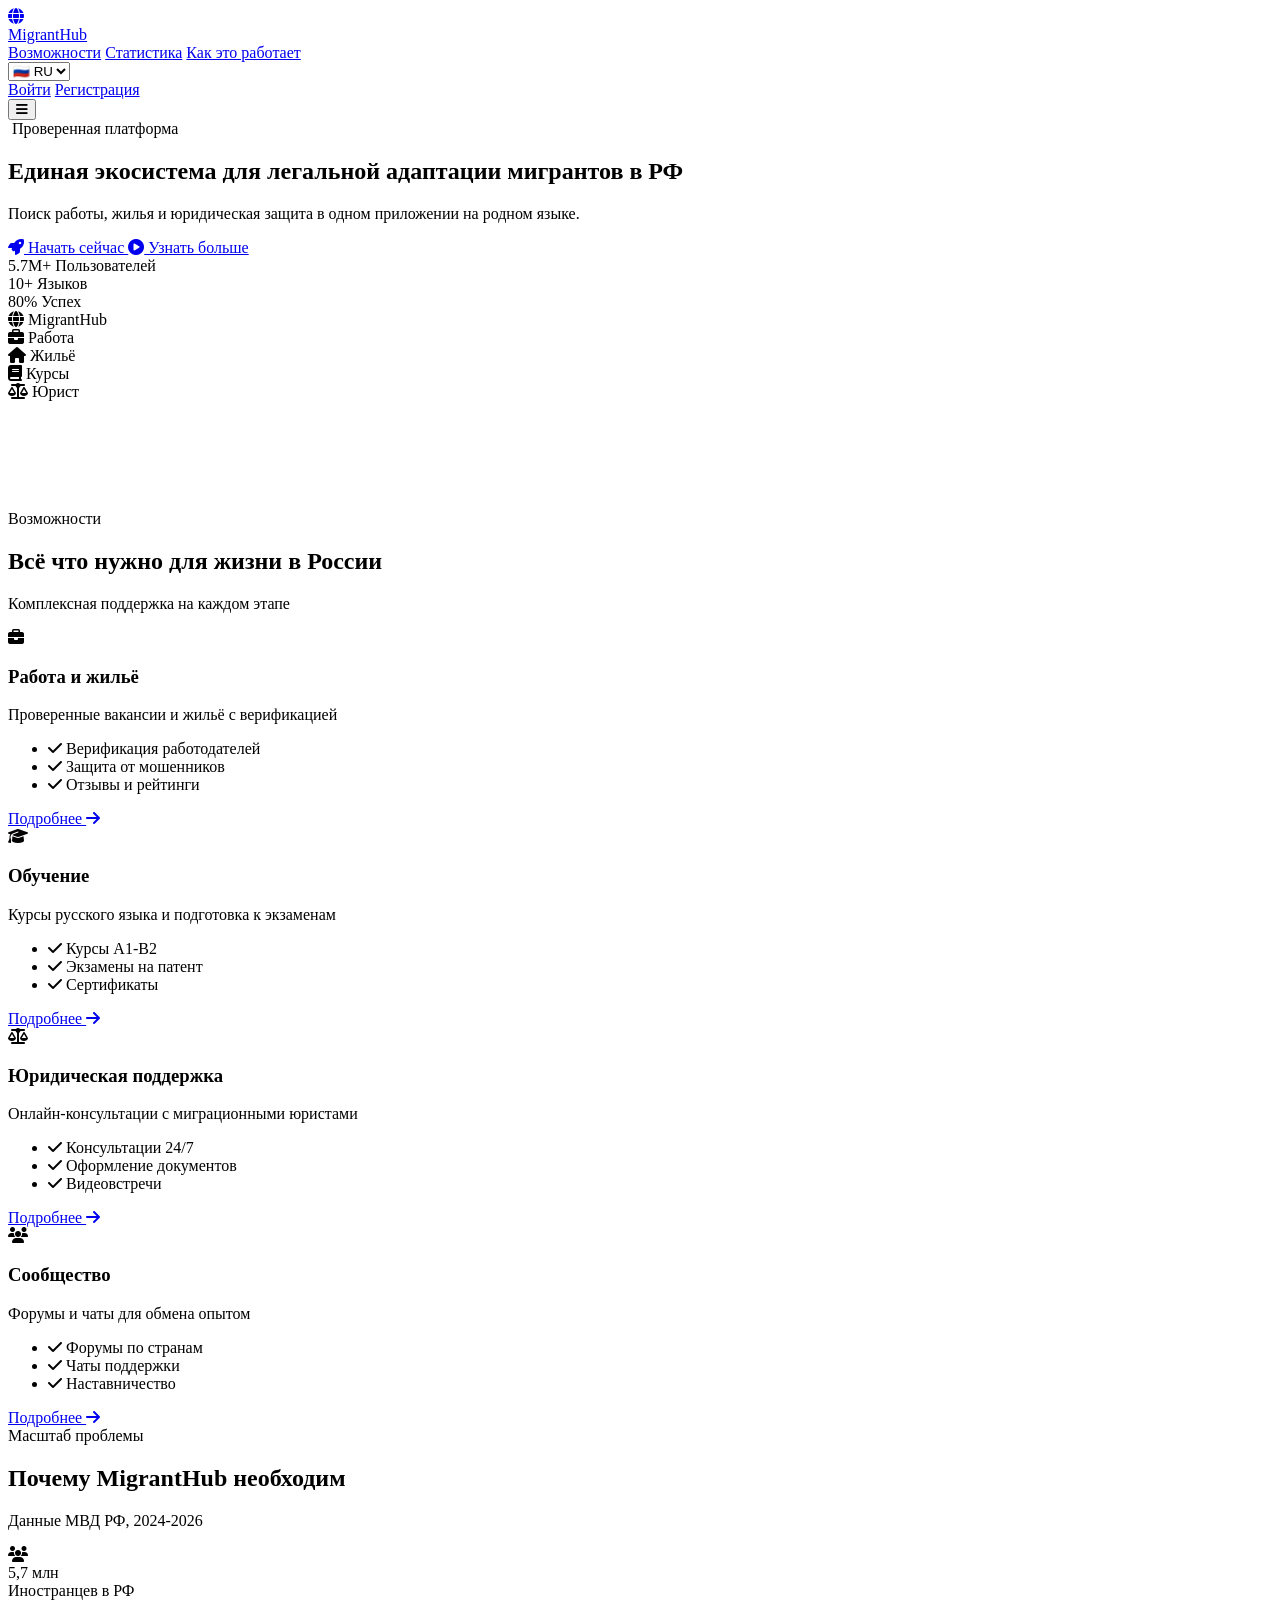
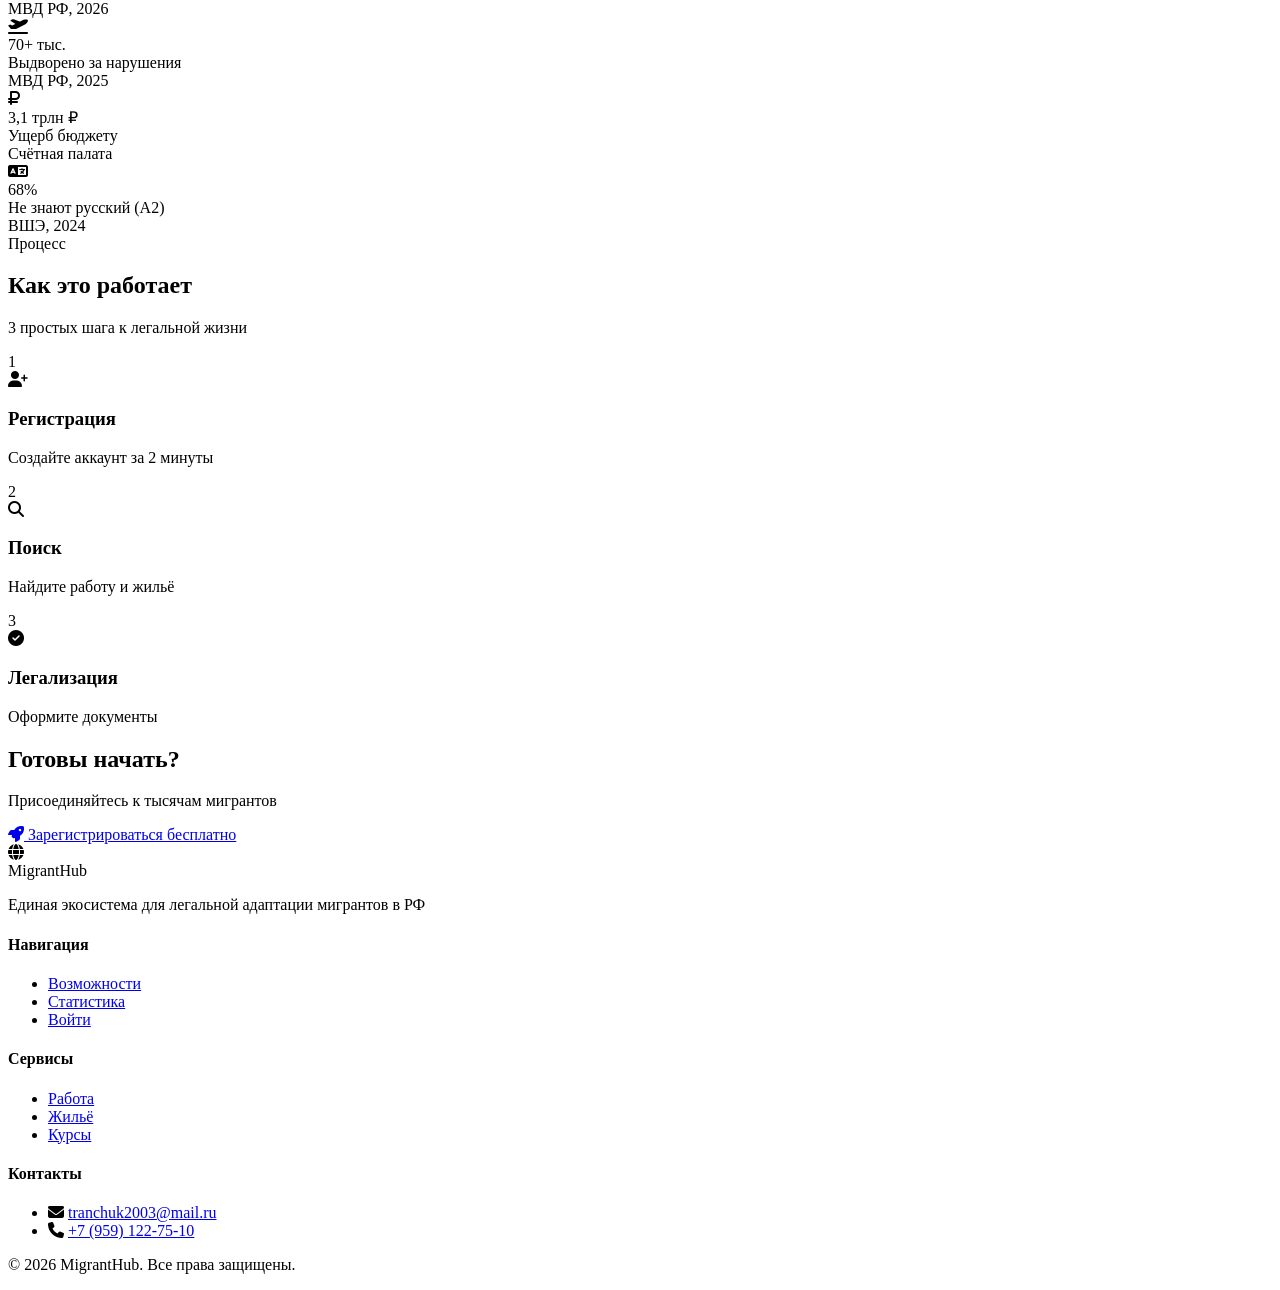
==== index.html @ 0afe1b7b "Add files via upload" ====
<!DOCTYPE html>
<html lang="ru">
<head>
    <meta charset="UTF-8">
    <meta name="viewport" content="width=device-width, initial-scale=1.0">
    <title>MigrantHub — Единая экосистема для мигрантов в РФ</title>
    
    <!-- Google Fonts -->
    <link rel="preconnect" href="https://fonts.googleapis.com">
    <link rel="preconnect" href="https://fonts.gstatic.com" crossorigin>
    <link href="https://fonts.googleapis.com/css2?family=PT+Sans+Caption:wght@400;700&family=Inter:wght@400;500;600;700&display=swap" rel="stylesheet">
    
    <!-- Font Awesome -->
    <link rel="stylesheet" href="https://cdnjs.cloudflare.com/ajax/libs/font-awesome/6.4.0/css/all.min.css">
    
    <!-- Styles -->
    <link rel="stylesheet" href="css/styles.css">
</head>
<body>
    <!-- Header -->
    <header class="header" id="header">
        <div class="container header-container">
            <a href="index.html" class="logo">
                <div class="logo-icon">
                    <i class="fas fa-globe"></i>
                </div>
                <span class="logo-text">MigrantHub</span>
            </a>
            
            <nav class="nav-menu" id="nav-menu">
                <a href="#features" class="nav-link">Возможности</a>
                <a href="#stats" class="nav-link">Статистика</a>
                <a href="#how-it-works" class="nav-link">Как это работает</a>
            </nav>
            
            <div class="header-actions">
                <select class="language-selector" id="language-selector">
                    <option value="ru">🇷🇺 RU</option>
                    <option value="uz">🇺🇿 UZ</option>
                    <option value="tg">🇹🇯 TG</option>
                    <option value="en">🇬🇧 EN</option>
                    <option value="kg">🇰🇬 KG</option>
                </select>
                
                <div class="auth-buttons">
                    <a href="login.html" class="btn btn-outline">Войти</a>
                    <a href="register.html" class="btn btn-primary">Регистрация</a>
                </div>
                
                <button class="mobile-menu-toggle" id="mobile-menu-toggle">
                    <i class="fas fa-bars"></i>
                </button>
            </div>
        </div>
    </header>

    <!-- Hero Section -->
    <section class="hero" id="hero">
        <div class="hero-background"></div>
        
        <div class="container hero-container">
            <div class="hero-content">
                <div class="hero-badge">
                    <i class="fas fa-shield-check"></i>
                    <span>Проверенная платформа</span>
                </div>
                
                <h1 class="hero-title">
                    Единая экосистема для <span class="highlight">легальной адаптации</span> мигрантов в РФ
                </h1>
                
                <p class="hero-subtitle">
                    Поиск работы, жилья и юридическая защита в одном приложении на родном языке.
                </p>
                
                <div class="hero-cta">
                    <a href="register.html" class="btn btn-primary btn-lg">
                        <i class="fas fa-rocket"></i>
                        Начать сейчас
                    </a>
                    <a href="#features" class="btn btn-white btn-lg">
                        <i class="fas fa-play-circle"></i>
                        Узнать больше
                    </a>
                </div>
                
                <div class="hero-stats">
                    <div class="hero-stat-item">
                        <span class="stat-value">5.7M+</span>
                        <span class="stat-label">Пользователей</span>
                    </div>
                    <div class="hero-stat-item">
                        <span class="stat-value">10+</span>
                        <span class="stat-label">Языков</span>
                    </div>
                    <div class="hero-stat-item">
                        <span class="stat-value">80%</span>
                        <span class="stat-label">Успех</span>
                    </div>
                </div>
            </div>
            
            <div class="hero-image">
                <div class="phone-mockup">
                    <div class="phone-notch"></div>
                    <div class="phone-screen">
                        <div class="app-header">
                            <i class="fas fa-globe"></i>
                            <span>MigrantHub</span>
                        </div>
                        <div class="app-body">
                            <div class="app-card">
                                <i class="fas fa-briefcase"></i>
                                <span>Работа</span>
                            </div>
                            <div class="app-card">
                                <i class="fas fa-home"></i>
                                <span>Жильё</span>
                            </div>
                            <div class="app-card">
                                <i class="fas fa-book"></i>
                                <span>Курсы</span>
                            </div>
                            <div class="app-card">
                                <i class="fas fa-balance-scale"></i>
                                <span>Юрист</span>
                            </div>
                        </div>
                    </div>
                </div>
            </div>
        </div>
        
        <div class="hero-wave">
            <svg viewBox="0 0 1440 120" preserveAspectRatio="none">
                <path d="M0 60L60 55C120 50 240 40 360 45C480 50 600 70 720 75C840 80 960 70 1080 65C1200 60 1320 60 1380 60L1440 60V120H1380C1320 120 1200 120 1080 120C960 120 840 120 720 120C600 120 480 120 360 120C240 120 120 120 60 120H0V60Z" fill="#ffffff"/>
            </svg>
        </div>
    </section>

    <!-- Features Section -->
    <section class="features" id="features">
        <div class="container">
            <div class="section-header">
                <span class="section-badge">Возможности</span>
                <h2 class="section-title">Всё что нужно для жизни в России</h2>
                <p class="section-subtitle">Комплексная поддержка на каждом этапе</p>
            </div>
            
            <div class="features-grid">
                <div class="feature-card">
                    <div class="feature-icon-wrapper">
                        <i class="fas fa-briefcase"></i>
                    </div>
                    <h3 class="feature-title">Работа и жильё</h3>
                    <p class="feature-description">Проверенные вакансии и жильё с верификацией</p>
                    <ul class="feature-list">
                        <li><i class="fas fa-check"></i> Верификация работодателей</li>
                        <li><i class="fas fa-check"></i> Защита от мошенников</li>
                        <li><i class="fas fa-check"></i> Отзывы и рейтинги</li>
                    </ul>
                    <a href="jobs.html" class="feature-link">
                        Подробнее <i class="fas fa-arrow-right"></i>
                    </a>
                </div>
                
                <div class="feature-card">
                    <div class="feature-icon-wrapper">
                        <i class="fas fa-graduation-cap"></i>
                    </div>
                    <h3 class="feature-title">Обучение</h3>
                    <p class="feature-description">Курсы русского языка и подготовка к экзаменам</p>
                    <ul class="feature-list">
                        <li><i class="fas fa-check"></i> Курсы A1-B2</li>
                        <li><i class="fas fa-check"></i> Экзамены на патент</li>
                        <li><i class="fas fa-check"></i> Сертификаты</li>
                    </ul>
                    <a href="courses.html" class="feature-link">
                        Подробнее <i class="fas fa-arrow-right"></i>
                    </a>
                </div>
                
                <div class="feature-card">
                    <div class="feature-icon-wrapper">
                        <i class="fas fa-balance-scale"></i>
                    </div>
                    <h3 class="feature-title">Юридическая поддержка</h3>
                    <p class="feature-description">Онлайн-консультации с миграционными юристами</p>
                    <ul class="feature-list">
                        <li><i class="fas fa-check"></i> Консультации 24/7</li>
                        <li><i class="fas fa-check"></i> Оформление документов</li>
                        <li><i class="fas fa-check"></i> Видеовстречи</li>
                    </ul>
                    <a href="legal.html" class="feature-link">
                        Подробнее <i class="fas fa-arrow-right"></i>
                    </a>
                </div>
                
                <div class="feature-card">
                    <div class="feature-icon-wrapper">
                        <i class="fas fa-users"></i>
                    </div>
                    <h3 class="feature-title">Сообщество</h3>
                    <p class="feature-description">Форумы и чаты для обмена опытом</p>
                    <ul class="feature-list">
                        <li><i class="fas fa-check"></i> Форумы по странам</li>
                        <li><i class="fas fa-check"></i> Чаты поддержки</li>
                        <li><i class="fas fa-check"></i> Наставничество</li>
                    </ul>
                    <a href="community.html" class="feature-link">
                        Подробнее <i class="fas fa-arrow-right"></i>
                    </a>
                </div>
            </div>
        </div>
    </section>

    <!-- Stats Section -->
    <section class="stats" id="stats">
        <div class="container">
            <div class="section-header">
                <span class="section-badge section-badge-light">Масштаб проблемы</span>
                <h2 class="section-title section-title-light">Почему MigrantHub необходим</h2>
                <p class="section-subtitle section-subtitle-light">Данные МВД РФ, 2024-2026</p>
            </div>
            
            <div class="stats-grid">
                <div class="stat-card">
                    <div class="stat-icon-wrapper">
                        <i class="fas fa-users"></i>
                    </div>
                    <div class="stat-value">5,7 млн</div>
                    <div class="stat-label">Иностранцев в РФ</div>
                    <div class="stat-source">МВД РФ, 2026</div>
                </div>
                
                <div class="stat-card">
                    <div class="stat-icon-wrapper">
                        <i class="fas fa-plane-departure"></i>
                    </div>
                    <div class="stat-value">70+ тыс.</div>
                    <div class="stat-label">Выдворено за нарушения</div>
                    <div class="stat-source">МВД РФ, 2025</div>
                </div>
                
                <div class="stat-card">
                    <div class="stat-icon-wrapper">
                        <i class="fas fa-ruble-sign"></i>
                    </div>
                    <div class="stat-value">3,1 трлн ₽</div>
                    <div class="stat-label">Ущерб бюджету</div>
                    <div class="stat-source">Счётная палата</div>
                </div>
                
                <div class="stat-card">
                    <div class="stat-icon-wrapper">
                        <i class="fas fa-language"></i>
                    </div>
                    <div class="stat-value">68%</div>
                    <div class="stat-label">Не знают русский (A2)</div>
                    <div class="stat-source">ВШЭ, 2024</div>
                </div>
            </div>
        </div>
    </section>

    <!-- How It Works -->
    <section class="how-it-works" id="how-it-works">
        <div class="container">
            <div class="section-header">
                <span class="section-badge">Процесс</span>
                <h2 class="section-title">Как это работает</h2>
                <p class="section-subtitle">3 простых шага к легальной жизни</p>
            </div>
            
            <div class="steps-grid">
                <div class="step-card">
                    <div class="step-number">1</div>
                    <div class="step-icon-wrapper">
                        <i class="fas fa-user-plus"></i>
                    </div>
                    <h3 class="step-title">Регистрация</h3>
                    <p class="step-description">Создайте аккаунт за 2 минуты</p>
                </div>
                
                <div class="step-card">
                    <div class="step-number">2</div>
                    <div class="step-icon-wrapper">
                        <i class="fas fa-search"></i>
                    </div>
                    <h3 class="step-title">Поиск</h3>
                    <p class="step-description">Найдите работу и жильё</p>
                </div>
                
                <div class="step-card">
                    <div class="step-number">3</div>
                    <div class="step-icon-wrapper">
                        <i class="fas fa-check-circle"></i>
                    </div>
                    <h3 class="step-title">Легализация</h3>
                    <p class="step-description">Оформите документы</p>
                </div>
            </div>
        </div>
    </section>

    <!-- CTA Section -->
    <section class="cta" id="about">
        <div class="container">
            <div class="cta-content">
                <h2 class="cta-title">Готовы начать?</h2>
                <p class="cta-subtitle">Присоединяйтесь к тысячам мигрантов</p>
                <div class="cta-buttons">
                    <a href="register.html" class="btn btn-white btn-lg">
                        <i class="fas fa-rocket"></i>
                        Зарегистрироваться бесплатно
                    </a>
                </div>
            </div>
        </div>
    </section>

    <!-- Footer -->
    <footer class="footer">
        <div class="container">
            <div class="footer-grid">
                <div class="footer-column">
                    <div class="footer-logo">
                        <div class="logo-icon">
                            <i class="fas fa-globe"></i>
                        </div>
                        <span class="logo-text">MigrantHub</span>
                    </div>
                    <p class="footer-description">
                        Единая экосистема для легальной адаптации мигрантов в РФ
                    </p>
                </div>
                
                <div class="footer-column">
                    <h4 class="footer-title">Навигация</h4>
                    <ul class="footer-links">
                        <li><a href="#features">Возможности</a></li>
                        <li><a href="#stats">Статистика</a></li>
                        <li><a href="login.html">Войти</a></li>
                    </ul>
                </div>
                
                <div class="footer-column">
                    <h4 class="footer-title">Сервисы</h4>
                    <ul class="footer-links">
                        <li><a href="jobs.html">Работа</a></li>
                        <li><a href="housing.html">Жильё</a></li>
                        <li><a href="courses.html">Курсы</a></li>
                    </ul>
                </div>
                
                <div class="footer-column">
                    <h4 class="footer-title">Контакты</h4>
                    <ul class="footer-contact">
                        <li>
                            <i class="fas fa-envelope"></i>
                            <a href="mailto:tranchuk2003@mail.ru">tranchuk2003@mail.ru</a>
                        </li>
                        <li>
                            <i class="fas fa-phone"></i>
                            <a href="tel:+79591227510">+7 (959) 122-75-10</a>
                        </li>
                    </ul>
                </div>
            </div>
            
            <div class="footer-bottom">
                <p class="copyright">© 2026 MigrantHub. Все права защищены.</p>
            </div>
        </div>
    </footer>

    <!-- Scripts -->
    <script src="js/app.js"></script>
</body>
</html>
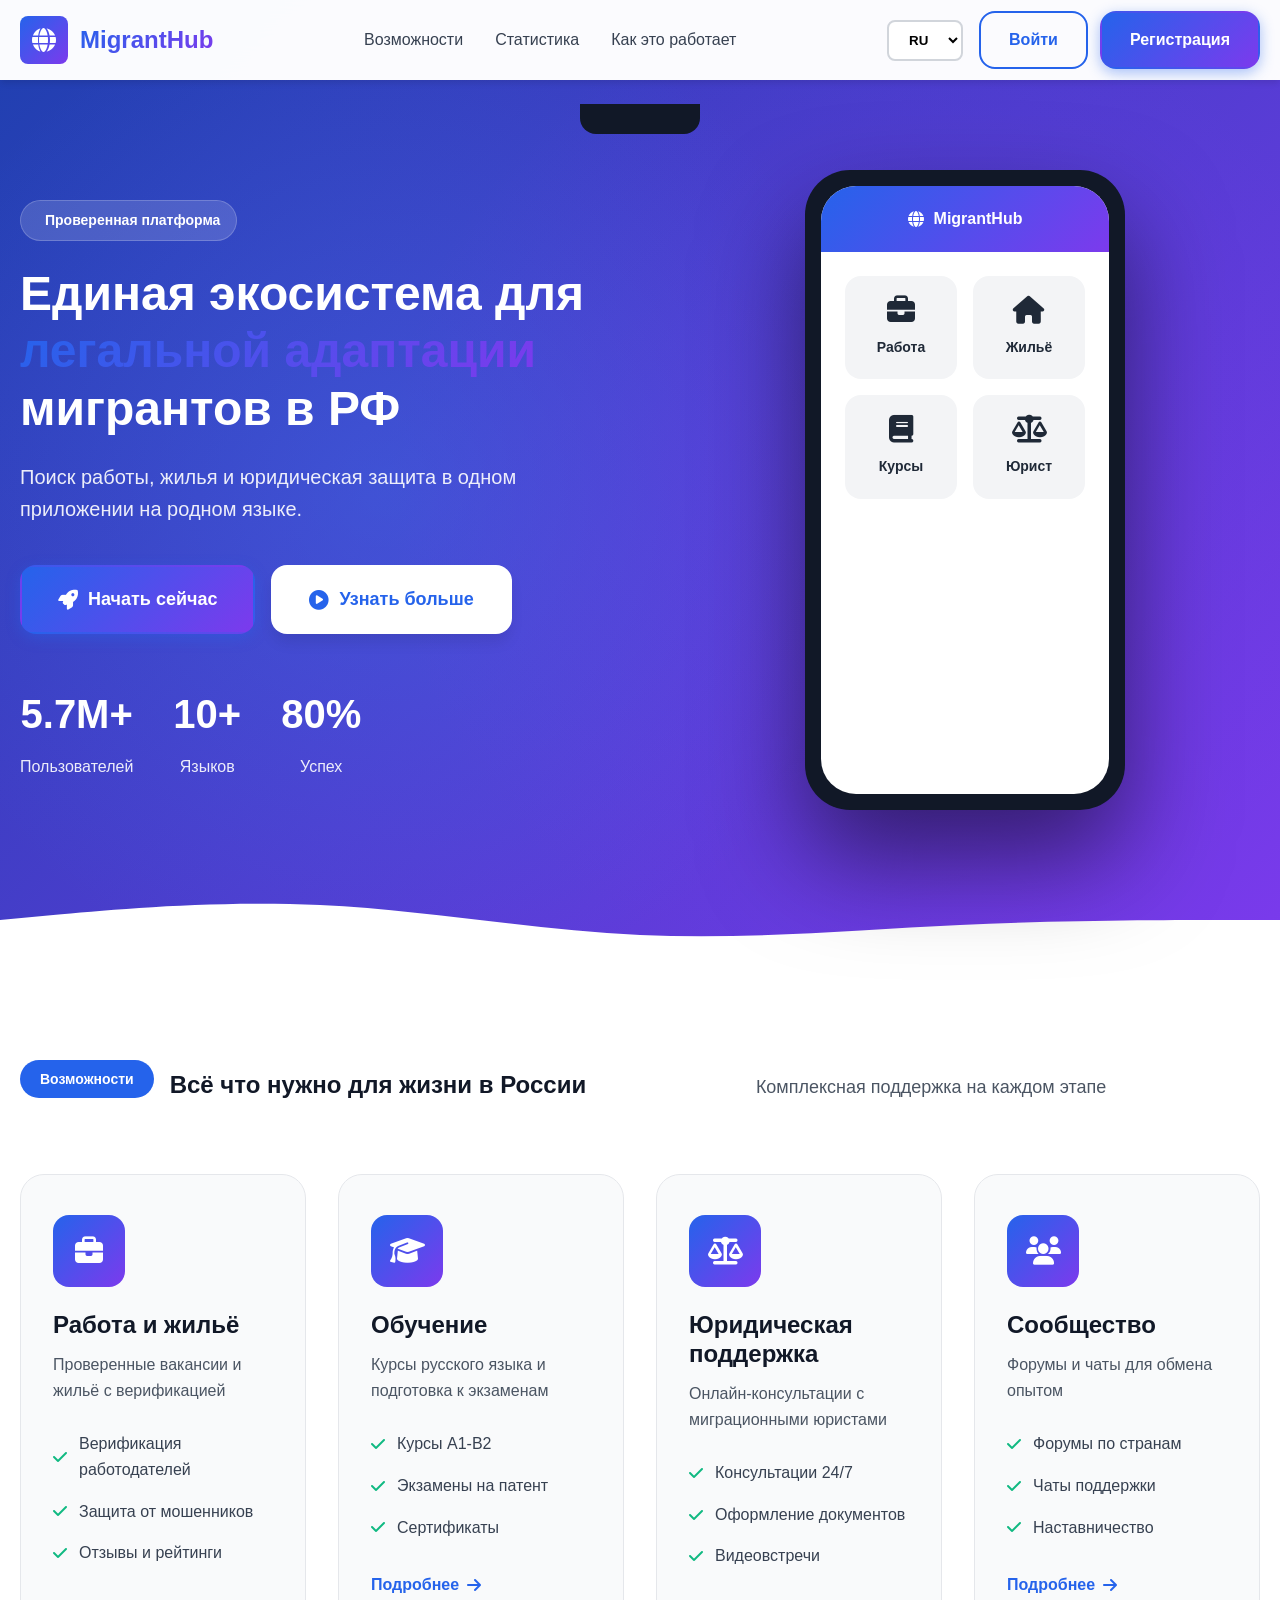
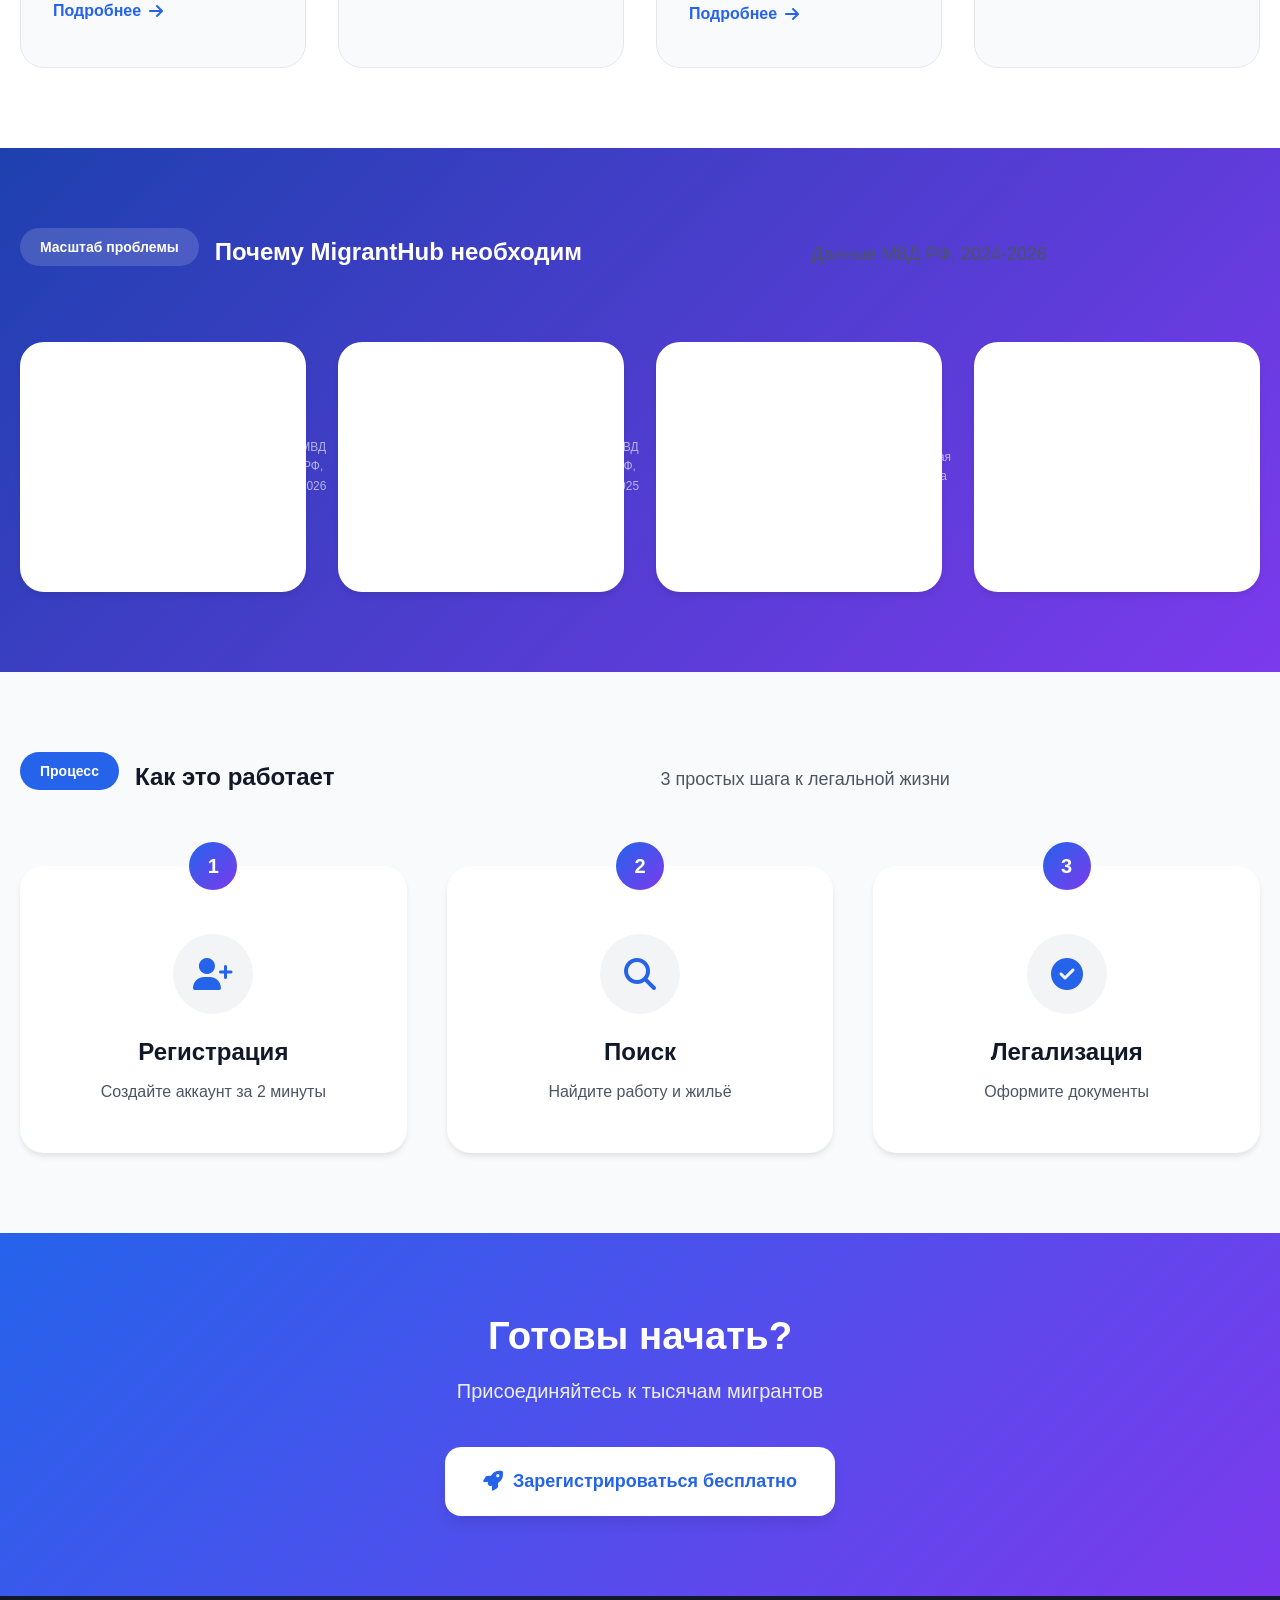
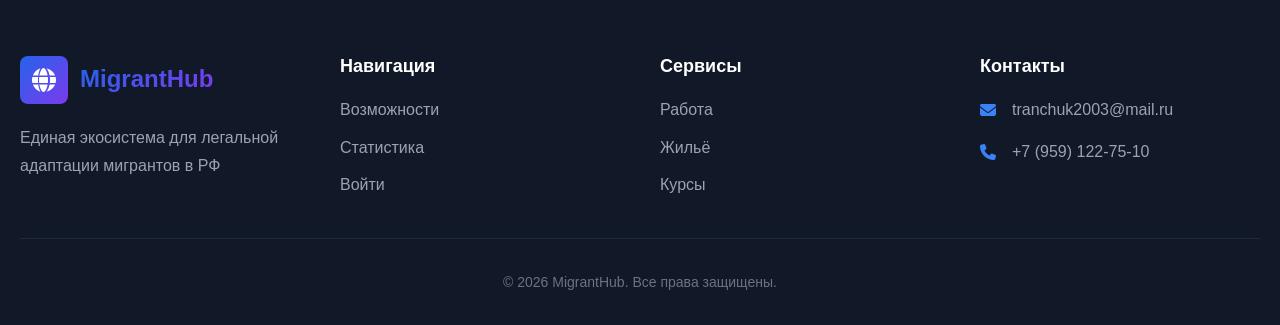
==== commit 116e0473: "Update index.html" ====
--- a/index.html
+++ b/index.html
@@ -35,11 +35,11 @@
             
             <div class="header-actions">
                 <select class="language-selector" id="language-selector">
-                    <option value="ru">🇷🇺 RU</option>
-                    <option value="uz">🇺🇿 UZ</option>
-                    <option value="tg">🇹🇯 TG</option>
-                    <option value="en">🇬🇧 EN</option>
-                    <option value="kg">🇰🇬 KG</option>
+                    <option value="ru"> RU</option>
+                    <option value="uz"> UZ</option>
+                    <option value="tg"> TG</option>
+                    <option value="en"> EN</option>
+                    <option value="kg"> KG</option>
                 </select>
                 
                 <div class="auth-buttons">
@@ -378,4 +378,5 @@
     <!-- Scripts -->
     <script src="js/app.js"></script>
 </body>
-</html>+
+</html>
--- a/css/styles.css
+++ b/css/styles.css
@@ -0,0 +1,5492 @@
+/* ===== VARIABLES ===== */
+:root {
+    --primary: #2563eb;
+    --primary-dark: #1e40af;
+    --primary-light: #3b82f6;
+    --secondary: #10b981;
+    --accent: #f59e0b;
+    --danger: #ef4444;
+    
+    --gray-50: #f9fafb;
+    --gray-100: #f3f4f6;
+    --gray-200: #e5e7eb;
+    --gray-300: #d1d5db;
+    --gray-400: #9ca3af;
+    --gray-500: #6b7280;
+    --gray-600: #4b5563;
+    --gray-700: #374151;
+    --gray-800: #1f2937;
+    --gray-900: #111827;
+    
+    --gradient-primary: linear-gradient(135deg, #2563eb 0%, #7c3aed 100%);
+    --gradient-dark: linear-gradient(135deg, #1e40af 0%, #7c3aed 100%);
+    
+    --shadow: 0 4px 6px -1px rgba(0, 0, 0, 0.1);
+    --shadow-lg: 0 10px 15px -3px rgba(0, 0, 0, 0.1);
+    --shadow-xl: 0 20px 25px -5px rgba(0, 0, 0, 0.1);
+    
+    --radius: 0.5rem;
+    --radius-lg: 1rem;
+    --radius-xl: 1.5rem;
+    --radius-full: 9999px;
+    
+    --header-height: 80px;
+}
+
+/* ===== RESET ===== */
+* {
+    margin: 0;
+    padding: 0;
+    box-sizing: border-box;
+}
+
+html {
+    scroll-behavior: smooth;
+    font-size: 16px;
+}
+
+body {
+    font-family: 'Inter', 'PT Sans Caption', sans-serif;
+    font-size: 1rem;
+    line-height: 1.6;
+    color: var(--gray-800);
+    background: var(--gray-50);
+    overflow-x: hidden;
+}
+
+.container {
+    max-width: 1280px;
+    margin: 0 auto;
+    padding: 0 20px;
+    width: 100%;
+}
+
+a {
+    text-decoration: none;
+    color: inherit;
+}
+
+ul {
+    list-style: none;
+}
+
+img {
+    max-width: 100%;
+    height: auto;
+}
+
+/* ===== TYPOGRAPHY ===== */
+h1, h2, h3, h4 {
+    font-family: 'PT Sans Caption', sans-serif;
+    font-weight: 700;
+    line-height: 1.2;
+    color: var(--gray-900);
+}
+
+h1 { font-size: clamp(2rem, 4vw, 3rem); }
+h2 { font-size: clamp(1.75rem, 3vw, 2.5rem); }
+h3 { font-size: clamp(1.25rem, 2vw, 1.5rem); }
+
+.highlight {
+    background: var(--gradient-primary);
+    -webkit-background-clip: text;
+    -webkit-text-fill-color: transparent;
+    background-clip: text;
+}
+
+/* ===== BUTTONS ===== */
+.btn {
+    display: inline-flex;
+    align-items: center;
+    justify-content: center;
+    gap: 10px;
+    padding: 14px 28px;
+    border-radius: var(--radius-lg);
+    font-weight: 600;
+    font-size: 1rem;
+    transition: all 0.3s ease;
+    cursor: pointer;
+    border: 2px solid transparent;
+    white-space: nowrap;
+}
+
+.btn i {
+    font-size: 1.1em;
+}
+
+.btn-primary {
+    background: var(--gradient-primary);
+    color: white;
+    box-shadow: 0 4px 14px rgba(37, 99, 235, 0.4);
+}
+
+.btn-primary:hover {
+    transform: translateY(-2px);
+    box-shadow: 0 6px 20px rgba(37, 99, 235, 0.5);
+}
+
+.btn-outline {
+    background: transparent;
+    color: var(--primary);
+    border-color: var(--primary);
+}
+
+.btn-outline:hover {
+    background: var(--primary);
+    color: white;
+}
+
+.btn-white {
+    background: white;
+    color: var(--primary);
+    box-shadow: var(--shadow-lg);
+}
+
+.btn-white:hover {
+    transform: translateY(-2px);
+    box-shadow: var(--shadow-xl);
+}
+
+.btn-lg {
+    padding: 18px 36px;
+    font-size: 1.125rem;
+}
+
+/* ===== HEADER ===== */
+.header {
+    position: fixed;
+    top: 0;
+    left: 0;
+    right: 0;
+    height: var(--header-height);
+    background: rgba(255, 255, 255, 0.98);
+    backdrop-filter: blur(20px);
+    box-shadow: var(--shadow);
+    z-index: 1000;
+}
+
+.header-container {
+    display: flex;
+    align-items: center;
+    justify-content: space-between;
+    height: 100%;
+    flex-wrap: wrap;
+    gap: 15px;
+}
+
+.logo {
+    display: flex;
+    align-items: center;
+    gap: 12px;
+}
+
+.logo-icon {
+    width: 48px;
+    height: 48px;
+    background: var(--gradient-primary);
+    border-radius: var(--radius);
+    display: flex;
+    align-items: center;
+    justify-content: center;
+    color: white;
+    font-size: 1.5rem;
+}
+
+.logo-text {
+    font-family: 'PT Sans Caption', sans-serif;
+    font-size: 1.5rem;
+    font-weight: 700;
+    background: var(--gradient-primary);
+    -webkit-background-clip: text;
+    -webkit-text-fill-color: transparent;
+    background-clip: text;
+}
+
+.nav-menu {
+    display: flex;
+    gap: 32px;
+}
+
+.nav-link {
+    font-weight: 500;
+    color: var(--gray-700);
+    position: relative;
+    padding: 8px 0;
+}
+
+.nav-link:hover {
+    color: var(--primary);
+}
+
+.header-actions {
+    display: flex;
+    align-items: center;
+    gap: 16px;
+    flex-wrap: wrap;
+}
+
+.language-selector {
+    padding: 10px 16px;
+    border: 2px solid var(--gray-300);
+    border-radius: var(--radius);
+    font-weight: 600;
+    background: white;
+    cursor: pointer;
+}
+
+.language-selector:focus {
+    border-color: var(--primary);
+    outline: none;
+}
+
+.auth-buttons {
+    display: flex;
+    gap: 12px;
+    flex-wrap: wrap;
+}
+
+.mobile-menu-toggle {
+    display: none;
+    font-size: 1.5rem;
+    color: var(--gray-700);
+    padding: 8px;
+    background: none;
+    border: none;
+    cursor: pointer;
+}
+
+/* ===== HERO SECTION ===== */
+.hero {
+    position: relative;
+    min-height: 100vh;
+    padding: var(--header-height) 0 80px;
+    background: var(--gradient-dark);
+    overflow: hidden;
+}
+
+.hero-background {
+    position: absolute;
+    inset: 0;
+    background: radial-gradient(circle at 30% 50%, rgba(59, 130, 246, 0.3) 0%, transparent 50%),
+                radial-gradient(circle at 70% 50%, rgba(124, 58, 237, 0.3) 0%, transparent 50%);
+}
+
+.hero-container {
+    position: relative;
+    z-index: 1;
+    display: grid;
+    grid-template-columns: 1fr 1fr;
+    gap: 60px;
+    align-items: center;
+    min-height: calc(100vh - var(--header-height));
+}
+
+.hero-content {
+    color: white;
+}
+
+.hero-badge {
+    display: inline-flex;
+    align-items: center;
+    gap: 8px;
+    padding: 8px 16px;
+    background: rgba(255, 255, 255, 0.15);
+    border-radius: var(--radius-full);
+    font-size: 0.875rem;
+    font-weight: 600;
+    margin-bottom: 24px;
+    border: 1px solid rgba(255, 255, 255, 0.2);
+}
+
+.hero-badge i {
+    color: var(--secondary);
+}
+
+.hero-title {
+    color: white;
+    margin-bottom: 24px;
+}
+
+.hero-subtitle {
+    color: rgba(255, 255, 255, 0.9);
+    font-size: 1.25rem;
+    margin-bottom: 40px;
+    max-width: 550px;
+}
+
+.hero-cta {
+    display: flex;
+    gap: 16px;
+    margin-bottom: 48px;
+    flex-wrap: wrap;
+}
+
+.hero-stats {
+    display: flex;
+    gap: 40px;
+    flex-wrap: wrap;
+}
+
+.hero-stat-item {
+    text-align: center;
+}
+
+.stat-value {
+    display: block;
+    font-size: 2rem;
+    font-weight: 700;
+    color: white;
+    margin-bottom: 4px;
+}
+
+.stat-label {
+    font-size: 0.875rem;
+    color: rgba(255, 255, 255, 0.8);
+}
+
+.hero-image {
+    display: flex;
+    justify-content: center;
+    align-items: center;
+}
+
+.phone-mockup {
+    width: 320px;
+    height: 640px;
+    background: var(--gray-900);
+    border-radius: 45px;
+    padding: 16px;
+    box-shadow: 0 50px 100px rgba(0, 0, 0, 0.5);
+    animation: float 6s ease-in-out infinite;
+}
+
+@keyframes float {
+    0%, 100% { transform: translateY(0); }
+    50% { transform: translateY(-20px); }
+}
+
+.phone-notch {
+    position: absolute;
+    top: 24px;
+    left: 50%;
+    transform: translateX(-50%);
+    width: 120px;
+    height: 30px;
+    background: var(--gray-900);
+    border-radius: 0 0 16px 16px;
+    z-index: 3;
+}
+
+.phone-screen {
+    background: white;
+    border-radius: 35px;
+    overflow: hidden;
+    height: 100%;
+    display: flex;
+    flex-direction: column;
+    position: relative;
+}
+
+.app-header {
+    background: var(--gradient-primary);
+    color: white;
+    padding: 20px;
+    text-align: center;
+    font-weight: 700;
+    display: flex;
+    align-items: center;
+    justify-content: center;
+    gap: 10px;
+}
+
+.app-body {
+    flex: 1;
+    padding: 24px;
+    display: grid;
+    grid-template-columns: 1fr 1fr;
+    gap: 16px;
+    align-content: start;
+}
+
+.app-card {
+    background: var(--gray-100);
+    padding: 20px 16px;
+    border-radius: var(--radius-lg);
+    text-align: center;
+    transition: all 0.3s ease;
+}
+
+.app-card:hover {
+    background: var(--primary);
+    color: white;
+    transform: translateY(-4px);
+}
+
+.app-card i {
+    font-size: 1.75rem;
+    margin-bottom: 10px;
+    display: block;
+}
+
+.app-card span {
+    font-size: 0.875rem;
+    font-weight: 600;
+}
+
+.hero-wave {
+    position: absolute;
+    bottom: 0;
+    left: 0;
+    right: 0;
+    line-height: 0;
+}
+
+.hero-wave svg {
+    width: 100%;
+    height: 120px;
+    display: block;
+}
+
+/* ===== SECTION STYLES ===== */
+section {
+    padding: 80px 0;
+}
+
+.section-header {
+    text-align: center;
+    margin-bottom: 60px;
+}
+
+.section-badge {
+    display: inline-block;
+    padding: 8px 20px;
+    background: var(--primary);
+    color: white;
+    border-radius: var(--radius-full);
+    font-size: 0.875rem;
+    font-weight: 600;
+    margin-bottom: 16px;
+}
+
+.section-badge-light {
+    background: rgba(255, 255, 255, 0.15);
+}
+
+.section-title {
+    margin-bottom: 16px;
+}
+
+.section-title-light {
+    color: white;
+}
+
+.section-subtitle {
+    font-size: 1.125rem;
+    color: var(--gray-600);
+    max-width: 600px;
+    margin: 0 auto;
+}
+
+.section-subtitle-light {
+    color: rgba(255, 255, 255, 0.9);
+}
+
+/* ===== FEATURES ===== */
+.features {
+    background: white;
+}
+
+.features-grid {
+    display: grid;
+    grid-template-columns: repeat(auto-fit, minmax(280px, 1fr));
+    gap: 32px;
+}
+
+.feature-card {
+    background: var(--gray-50);
+    padding: 40px 32px;
+    border-radius: var(--radius-xl);
+    border: 1px solid var(--gray-200);
+    transition: all 0.3s ease;
+}
+
+.feature-card:hover {
+    transform: translateY(-8px);
+    box-shadow: var(--shadow-xl);
+    border-color: var(--primary-light);
+}
+
+.feature-icon-wrapper {
+    width: 72px;
+    height: 72px;
+    background: var(--gradient-primary);
+    border-radius: var(--radius-lg);
+    display: flex;
+    align-items: center;
+    justify-content: center;
+    color: white;
+    font-size: 1.75rem;
+    margin-bottom: 24px;
+}
+
+.feature-title {
+    margin-bottom: 12px;
+}
+
+.feature-description {
+    margin-bottom: 20px;
+    color: var(--gray-600);
+}
+
+.feature-list {
+    margin-bottom: 24px;
+}
+
+.feature-list li {
+    display: flex;
+    align-items: center;
+    gap: 12px;
+    padding: 8px 0;
+    color: var(--gray-700);
+}
+
+.feature-list li i {
+    color: var(--secondary);
+}
+
+.feature-link {
+    display: inline-flex;
+    align-items: center;
+    gap: 8px;
+    color: var(--primary);
+    font-weight: 600;
+}
+
+.feature-link:hover {
+    gap: 12px;
+}
+
+/* ===== STATS ===== */
+.stats {
+    background: var(--gradient-dark);
+}
+
+.stats-grid {
+    display: grid;
+    grid-template-columns: repeat(auto-fit, minmax(250px, 1fr));
+    gap: 32px;
+}
+
+.stat-card {
+    background: rgba(255, 255, 255, 0.1);
+    backdrop-filter: blur(10px);
+    padding: 40px 32px;
+    border-radius: var(--radius-xl);
+    text-align: center;
+    border: 1px solid rgba(255, 255, 255, 0.2);
+    transition: all 0.3s ease;
+}
+
+.stat-card:hover {
+    transform: translateY(-8px);
+    background: rgba(255, 255, 255, 0.15);
+}
+
+.stat-icon-wrapper {
+    width: 64px;
+    height: 64px;
+    background: rgba(255, 255, 255, 0.2);
+    border-radius: var(--radius-full);
+    display: flex;
+    align-items: center;
+    justify-content: center;
+    color: white;
+    font-size: 1.5rem;
+    margin: 0 auto 20px;
+}
+
+.stat-value {
+    font-size: 2.5rem;
+    font-weight: 700;
+    color: white;
+    margin-bottom: 8px;
+}
+
+.stat-label {
+    font-size: 1rem;
+    color: rgba(255, 255, 255, 0.9);
+    margin-bottom: 8px;
+}
+
+.stat-source {
+    font-size: 0.75rem;
+    color: rgba(255, 255, 255, 0.6);
+}
+
+/* ===== HOW IT WORKS ===== */
+.how-it-works {
+    background: var(--gray-50);
+}
+
+.steps-grid {
+    display: grid;
+    grid-template-columns: repeat(auto-fit, minmax(280px, 1fr));
+    gap: 40px;
+}
+
+.step-card {
+    background: white;
+    padding: 48px 32px;
+    border-radius: var(--radius-xl);
+    text-align: center;
+    box-shadow: var(--shadow);
+    transition: all 0.3s ease;
+    position: relative;
+}
+
+.step-card:hover {
+    transform: translateY(-8px);
+    box-shadow: var(--shadow-xl);
+}
+
+.step-number {
+    position: absolute;
+    top: -24px;
+    left: 50%;
+    transform: translateX(-50%);
+    width: 48px;
+    height: 48px;
+    background: var(--gradient-primary);
+    color: white;
+    border-radius: var(--radius-full);
+    display: flex;
+    align-items: center;
+    justify-content: center;
+    font-size: 1.25rem;
+    font-weight: 700;
+}
+
+.step-icon-wrapper {
+    width: 80px;
+    height: 80px;
+    background: var(--gray-100);
+    border-radius: var(--radius-full);
+    display: flex;
+    align-items: center;
+    justify-content: center;
+    color: var(--primary);
+    font-size: 2rem;
+    margin: 20px auto 24px;
+}
+
+.step-card:hover .step-icon-wrapper {
+    background: var(--gradient-primary);
+    color: white;
+}
+
+.step-title {
+    margin-bottom: 12px;
+}
+
+.step-description {
+    color: var(--gray-600);
+}
+
+/* ===== CTA ===== */
+.cta {
+    background: var(--gradient-primary);
+}
+
+.cta-content {
+    text-align: center;
+    max-width: 700px;
+    margin: 0 auto;
+}
+
+.cta-title {
+    color: white;
+    margin-bottom: 16px;
+}
+
+.cta-subtitle {
+    color: rgba(255, 255, 255, 0.9);
+    font-size: 1.25rem;
+    margin-bottom: 40px;
+}
+
+.cta-buttons {
+    display: flex;
+    justify-content: center;
+    gap: 16px;
+    flex-wrap: wrap;
+}
+
+/* ===== FOOTER ===== */
+.footer {
+    background: var(--gray-900);
+    color: white;
+    padding: 60px 0 32px;
+}
+
+.footer-grid {
+    display: grid;
+    grid-template-columns: repeat(auto-fit, minmax(200px, 1fr));
+    gap: 40px;
+    margin-bottom: 40px;
+}
+
+.footer-logo {
+    display: flex;
+    align-items: center;
+    gap: 12px;
+    margin-bottom: 20px;
+}
+
+.footer-logo .logo-icon {
+    width: 48px;
+    height: 48px;
+}
+
+.footer-description {
+    color: var(--gray-400);
+    line-height: 1.8;
+}
+
+.footer-title {
+    font-size: 1.125rem;
+    margin-bottom: 20px;
+    color: white;
+}
+
+.footer-links {
+    display: flex;
+    flex-direction: column;
+    gap: 12px;
+}
+
+.footer-links a {
+    color: var(--gray-400);
+    transition: color 0.3s ease;
+}
+
+.footer-links a:hover {
+    color: white;
+}
+
+.footer-contact {
+    display: flex;
+    flex-direction: column;
+    gap: 16px;
+}
+
+.footer-contact li {
+    display: flex;
+    align-items: center;
+    gap: 12px;
+    color: var(--gray-400);
+}
+
+.footer-contact i {
+    color: var(--primary-light);
+    width: 20px;
+}
+
+.footer-contact a {
+    color: var(--gray-400);
+}
+
+.footer-contact a:hover {
+    color: white;
+}
+
+.footer-bottom {
+    border-top: 1px solid var(--gray-800);
+    padding-top: 32px;
+    text-align: center;
+}
+
+.copyright {
+    color: var(--gray-500);
+    font-size: 0.875rem;
+}
+
+/* ===== RESPONSIVE ===== */
+@media (max-width: 1024px) {
+    .hero-container {
+        grid-template-columns: 1fr;
+        text-align: center;
+        padding-top: 40px;
+    }
+    
+    .hero-subtitle {
+        margin-left: auto;
+        margin-right: auto;
+    }
+    
+    .hero-cta {
+        justify-content: center;
+    }
+    
+    .hero-stats {
+        justify-content: center;
+    }
+    
+    .hero-image {
+        order: -1;
+    }
+    
+    .phone-mockup {
+        width: 280px;
+        height: 560px;
+    }
+}
+
+@media (max-width: 768px) {
+    .nav-menu {
+        display: none;
+        position: absolute;
+        top: var(--header-height);
+        left: 0;
+        right: 0;
+        background: white;
+        flex-direction: column;
+        padding: 20px;
+        gap: 16px;
+        box-shadow: var(--shadow-lg);
+    }
+    
+    .nav-menu.active {
+        display: flex;
+    }
+    
+    .auth-buttons {
+        display: none;
+    }
+    
+    .mobile-menu-toggle {
+        display: block;
+    }
+    
+    .header-container {
+        gap: 10px;
+    }
+    
+    .language-selector {
+        width: 100%;
+        order: 3;
+    }
+    
+    .hero {
+        padding: var(--header-height) 0 60px;
+    }
+    
+    .hero-cta {
+        flex-direction: column;
+        align-items: center;
+    }
+    
+    .btn-lg {
+        width: 100%;
+        max-width: 300px;
+    }
+    
+    .hero-stats {
+        gap: 20px;
+    }
+    
+    .stat-value {
+        font-size: 1.5rem;
+    }
+    
+    section {
+        padding: 60px 0;
+    }
+    
+    .features-grid,
+    .stats-grid,
+    .steps-grid {
+        grid-template-columns: 1fr;
+    }
+    
+    .footer-grid {
+        grid-template-columns: 1fr;
+        gap: 30px;
+    }
+}
+
+/* ===== ANIMATIONS ===== */
+@keyframes fadeInUp {
+    from {
+        opacity: 0;
+        transform: translateY(30px);
+    }
+    to {
+        opacity: 1;
+        transform: translateY(0);
+    }
+}
+
+.feature-card {
+    animation: fadeInUp 0.6s ease both;
+}
+
+.feature-card:nth-child(1) { animation-delay: 0.1s; }
+.feature-card:nth-child(2) { animation-delay: 0.2s; }
+.feature-card:nth-child(3) { animation-delay: 0.3s; }
+.feature-card:nth-child(4) { animation-delay: 0.4s; }
+
+/* ===== AUTH PAGES ===== */
+.auth-page {
+    min-height: 100vh;
+    display: flex;
+    flex-direction: column;
+    background: var(--gradient-dark);
+    position: relative;
+    overflow-x: hidden;
+}
+
+.auth-background {
+    position: absolute;
+    inset: 0;
+    background: radial-gradient(circle at 30% 50%, rgba(59, 130, 246, 0.3) 0%, transparent 50%),
+                radial-gradient(circle at 70% 70%, rgba(124, 58, 237, 0.3) 0%, transparent 50%);
+    z-index: 0;
+}
+
+.auth-main {
+    flex: 1;
+    display: flex;
+    align-items: center;
+    justify-content: center;
+    padding: 120px 20px 60px;
+    position: relative;
+    z-index: 1;
+}
+
+.auth-container {
+    display: grid;
+    grid-template-columns: 1fr 1fr;
+    gap: 60px;
+    max-width: 1100px;
+    width: 100%;
+    align-items: center;
+}
+
+.auth-card {
+    background: white;
+    border-radius: var(--radius-xl);
+    padding: 48px 40px;
+    box-shadow: var(--shadow-xl);
+    width: 100%;
+    max-width: 480px;
+}
+
+.auth-header {
+    text-align: center;
+    margin-bottom: 32px;
+}
+
+.auth-logo {
+    margin-bottom: 24px;
+}
+
+.auth-logo .logo-icon {
+    width: 64px;
+    height: 64px;
+    margin: 0 auto;
+}
+
+.auth-title {
+    font-size: 1.75rem;
+    margin-bottom: 8px;
+    color: var(--gray-900);
+}
+
+.auth-subtitle {
+    color: var(--gray-600);
+    font-size: 1rem;
+}
+
+.auth-form {
+    display: flex;
+    flex-direction: column;
+    gap: 20px;
+}
+
+.form-group {
+    display: flex;
+    flex-direction: column;
+    gap: 8px;
+}
+
+.form-label {
+    font-weight: 600;
+    color: var(--gray-700);
+    font-size: 0.875rem;
+    display: flex;
+    align-items: center;
+    gap: 8px;
+}
+
+.form-label i {
+    color: var(--primary);
+    font-size: 0.75rem;
+}
+
+.form-input {
+    width: 100%;
+    padding: 14px 16px;
+    border: 2px solid var(--gray-300);
+    border-radius: var(--radius);
+    font-size: 1rem;
+    transition: all 0.3s ease;
+    background: var(--gray-50);
+}
+
+.form-input:focus {
+    border-color: var(--primary);
+    outline: none;
+    background: white;
+    box-shadow: 0 0 0 4px rgba(37, 99, 235, 0.1);
+}
+
+.form-input::placeholder {
+    color: var(--gray-400);
+}
+
+.password-wrapper {
+    position: relative;
+}
+
+.password-toggle {
+    position: absolute;
+    right: 14px;
+    top: 50%;
+    transform: translateY(-50%);
+    background: none;
+    border: none;
+    color: var(--gray-400);
+    cursor: pointer;
+    padding: 4px;
+    transition: color 0.3s ease;
+}
+
+.password-toggle:hover {
+    color: var(--primary);
+}
+
+.checkbox-group {
+    flex-direction: row;
+    justify-content: space-between;
+    align-items: center;
+}
+
+.checkbox-label {
+    display: flex;
+    align-items: center;
+    gap: 8px;
+    cursor: pointer;
+    font-size: 0.875rem;
+    color: var(--gray-600);
+}
+
+.checkbox-label input[type="checkbox"] {
+    width: 18px;
+    height: 18px;
+    cursor: pointer;
+    accent-color: var(--primary);
+}
+
+.forgot-link {
+    color: var(--primary);
+    font-size: 0.875rem;
+    font-weight: 600;
+}
+
+.forgot-link:hover {
+    text-decoration: underline;
+}
+
+.btn-full {
+    width: 100%;
+}
+
+.auth-divider {
+    display: flex;
+    align-items: center;
+    gap: 16px;
+    margin: 24px 0;
+}
+
+.auth-divider::before,
+.auth-divider::after {
+    content: '';
+    flex: 1;
+    height: 1px;
+    background: var(--gray-300);
+}
+
+.auth-divider span {
+    color: var(--gray-500);
+    font-size: 0.875rem;
+}
+
+.social-login {
+    display: grid;
+    grid-template-columns: repeat(3, 1fr);
+    gap: 12px;
+    margin-bottom: 24px;
+}
+
+.social-btn {
+    display: flex;
+    flex-direction: column;
+    align-items: center;
+    justify-content: center;
+    gap: 8px;
+    padding: 16px;
+    border: 2px solid var(--gray-300);
+    border-radius: var(--radius);
+    background: white;
+    cursor: pointer;
+    transition: all 0.3s ease;
+}
+
+.social-btn:hover {
+    border-color: var(--gray-400);
+    background: var(--gray-50);
+    transform: translateY(-2px);
+}
+
+.social-btn i {
+    font-size: 1.5rem;
+}
+
+.social-btn span {
+    font-size: 0.75rem;
+    font-weight: 600;
+    color: var(--gray-700);
+}
+
+.social-vk:hover {
+    border-color: #0077FF;
+    color: #0077FF;
+}
+
+.social-telegram:hover {
+    border-color: #229ED9;
+    color: #229ED9;
+}
+
+.social-google:hover {
+    border-color: #DB4437;
+    color: #DB4437;
+}
+
+.auth-footer {
+    text-align: center;
+    padding-top: 24px;
+    border-top: 1px solid var(--gray-200);
+}
+
+.auth-footer p {
+    color: var(--gray-600);
+    font-size: 0.875rem;
+}
+
+.auth-link {
+    color: var(--primary);
+    font-weight: 600;
+}
+
+.auth-link:hover {
+    text-decoration: underline;
+}
+
+.message {
+    margin-top: 20px;
+    padding: 16px;
+    border-radius: var(--radius);
+    text-align: center;
+    font-weight: 600;
+    font-size: 0.875rem;
+    display: none;
+}
+
+.message.success {
+    background: #d1fae5;
+    color: #065f46;
+    border: 1px solid #10b981;
+    display: block;
+}
+
+.message.error {
+    background: #fee2e2;
+    color: #991b1b;
+    border: 1px solid #ef4444;
+    display: block;
+}
+
+.auth-info {
+    color: white;
+}
+
+.auth-info h2 {
+    color: white;
+    font-size: 2rem;
+    margin-bottom: 32px;
+}
+
+.auth-features {
+    display: flex;
+    flex-direction: column;
+    gap: 20px;
+}
+
+.auth-features li {
+    display: flex;
+    align-items: center;
+    gap: 16px;
+    font-size: 1.125rem;
+}
+
+.auth-features i {
+    color: var(--secondary);
+    font-size: 1.5rem;
+}
+
+.auth-footer-fixed {
+    background: rgba(17, 24, 39, 0.9);
+    position: relative;
+}
+
+/* ===== RESPONSIVE ===== */
+@media (max-width: 900px) {
+    .auth-container {
+        grid-template-columns: 1fr;
+        gap: 40px;
+    }
+    
+    .auth-info {
+        display: none;
+    }
+    
+    .auth-card {
+        max-width: 100%;
+        padding: 40px 32px;
+    }
+}
+
+@media (max-width: 480px) {
+    .auth-main {
+        padding: 100px 16px 40px;
+    }
+    
+    .auth-card {
+        padding: 32px 24px;
+    }
+    
+    .auth-title {
+        font-size: 1.5rem;
+    }
+    
+    .social-login {
+        grid-template-columns: 1fr;
+    }
+    
+    .checkbox-group {
+        flex-direction: column;
+        align-items: flex-start;
+        gap: 12px;
+    }
+}
+
+/* ===== REGISTRATION SPECIFIC ===== */
+.form-hint {
+    font-size: 0.75rem;
+    color: var(--gray-500);
+    margin-top: 4px;
+}
+
+.form-hint a {
+    color: var(--primary);
+}
+
+.password-strength {
+    margin-top: 8px;
+}
+
+.strength-bar {
+    height: 4px;
+    background: var(--gray-200);
+    border-radius: var(--radius-full);
+    overflow: hidden;
+    margin-bottom: 4px;
+}
+
+.strength-bar-fill {
+    height: 100%;
+    width: 0%;
+    transition: all 0.3s ease;
+}
+
+.strength-bar-fill.weak {
+    width: 25%;
+    background: var(--danger);
+}
+
+.strength-bar-fill.fair {
+    width: 50%;
+    background: var(--accent);
+}
+
+.strength-bar-fill.good {
+    width: 75%;
+    background: var(--secondary);
+}
+
+.strength-bar-fill.strong {
+    width: 100%;
+    background: var(--primary);
+}
+
+.strength-text {
+    font-size: 0.75rem;
+    color: var(--gray-500);
+}
+
+.role-selector {
+    display: grid;
+    grid-template-columns: repeat(3, 1fr);
+    gap: 12px;
+    margin-top: 8px;
+}
+
+.role-card {
+    position: relative;
+    padding: 20px 16px;
+    border: 2px solid var(--gray-300);
+    border-radius: var(--radius);
+    text-align: center;
+    cursor: pointer;
+    transition: all 0.3s ease;
+}
+
+.role-card input[type="radio"] {
+    position: absolute;
+    opacity: 0;
+    width: 0;
+    height: 0;
+}
+
+.role-card:hover {
+    border-color: var(--primary);
+    background: var(--primary-50);
+}
+
+.role-card:has(input:checked) {
+    border-color: var(--primary);
+    background: var(--primary-50);
+    box-shadow: 0 0 0 4px rgba(37, 99, 235, 0.1);
+}
+
+.role-icon {
+    font-size: 2rem;
+    margin-bottom: 8px;
+}
+
+.role-title {
+    font-weight: 600;
+    color: var(--gray-900);
+    font-size: 0.875rem;
+    margin-bottom: 4px;
+}
+
+.role-desc {
+    font-size: 0.75rem;
+    color: var(--gray-600);
+}
+
+.auth-trust {
+    margin-top: 40px;
+    display: flex;
+    gap: 20px;
+    flex-wrap: wrap;
+}
+
+.trust-badge {
+    display: flex;
+    align-items: center;
+    gap: 10px;
+    padding: 12px 20px;
+    background: rgba(255, 255, 255, 0.1);
+    border-radius: var(--radius);
+    border: 1px solid rgba(255, 255, 255, 0.2);
+}
+
+.trust-badge i {
+    color: var(--secondary);
+    font-size: 1.25rem;
+}
+
+.trust-badge span {
+    color: white;
+    font-weight: 600;
+    font-size: 0.875rem;
+}
+
+.checkbox-group .link {
+    color: var(--primary);
+    font-weight: 600;
+}
+
+.checkbox-group .link:hover {
+    text-decoration: underline;
+}
+
+/* ===== RESPONSIVE ===== */
+@media (max-width: 900px) {
+    .role-selector {
+        grid-template-columns: 1fr;
+    }
+    
+    .auth-trust {
+        justify-content: center;
+    }
+}
+
+@media (max-width: 480px) {
+    .role-card {
+        padding: 16px 12px;
+    }
+    
+    .role-icon {
+        font-size: 1.75rem;
+    }
+    
+    .auth-features li {
+        font-size: 1rem;
+    }
+    
+    .trust-badge {
+        flex: 1;
+        min-width: 140px;
+        justify-content: center;
+    }
+}
+
+/* ===== DASHBOARD PAGE ===== */
+.dashboard-page {
+    background: var(--gray-50);
+    min-height: 100vh;
+}
+
+.dashboard-main {
+    padding: 100px 0 60px;
+    min-height: calc(100vh - 80px);
+}
+
+.dashboard-grid {
+    display: grid;
+    grid-template-columns: 280px 1fr;
+    gap: 32px;
+}
+
+/* ===== SIDEBAR ===== */
+.dashboard-sidebar {
+    position: sticky;
+    top: 100px;
+    height: fit-content;
+}
+
+.profile-card {
+    background: white;
+    border-radius: var(--radius-xl);
+    padding: 32px 24px;
+    text-align: center;
+    box-shadow: var(--shadow);
+    margin-bottom: 24px;
+}
+
+.profile-avatar-large {
+    width: 100px;
+    height: 100px;
+    background: var(--gradient-primary);
+    border-radius: var(--radius-full);
+    display: flex;
+    align-items: center;
+    justify-content: center;
+    font-size: 3rem;
+    margin: 0 auto 20px;
+    box-shadow: var(--shadow-lg);
+}
+
+.profile-name {
+    font-size: 1.25rem;
+    margin-bottom: 8px;
+    color: var(--gray-900);
+}
+
+.profile-phone {
+    color: var(--gray-600);
+    font-size: 0.875rem;
+    margin-bottom: 16px;
+}
+
+.profile-badge {
+    display: inline-block;
+    padding: 6px 16px;
+    background: var(--gradient-primary);
+    color: white;
+    border-radius: var(--radius-full);
+    font-size: 0.75rem;
+    font-weight: 600;
+    margin-bottom: 20px;
+}
+
+.profile-stats {
+    display: grid;
+    grid-template-columns: 1fr 1fr;
+    gap: 16px;
+    padding-top: 20px;
+    border-top: 1px solid var(--gray-200);
+}
+
+.profile-stat {
+    text-align: center;
+}
+
+.profile-stat .stat-num {
+    display: block;
+    font-size: 1.5rem;
+    font-weight: 700;
+    color: var(--primary);
+}
+
+.profile-stat .stat-label {
+    font-size: 0.75rem;
+    color: var(--gray-600);
+}
+
+.sidebar-nav {
+    background: white;
+    border-radius: var(--radius-xl);
+    padding: 16px;
+    box-shadow: var(--shadow);
+    margin-bottom: 24px;
+}
+
+.nav-item {
+    display: flex;
+    align-items: center;
+    gap: 12px;
+    padding: 14px 16px;
+    border-radius: var(--radius);
+    color: var(--gray-700);
+    font-weight: 500;
+    transition: all 0.3s ease;
+    margin-bottom: 4px;
+}
+
+.nav-item:hover {
+    background: var(--gray-100);
+    color: var(--primary);
+}
+
+.nav-item.active {
+    background: var(--primary);
+    color: white;
+}
+
+.nav-item i {
+    width: 20px;
+    text-align: center;
+}
+
+.nav-item-danger {
+    color: var(--danger);
+}
+
+.nav-item-danger:hover {
+    background: #fee2e2;
+    color: var(--danger);
+}
+
+.sidebar-promo {
+    background: linear-gradient(135deg, #fbbf24 0%, #f59e0b 100%);
+    border-radius: var(--radius-xl);
+    padding: 24px;
+    color: white;
+    position: relative;
+    overflow: hidden;
+}
+
+.promo-badge {
+    position: absolute;
+    top: 12px;
+    right: 12px;
+    background: rgba(255, 255, 255, 0.3);
+    padding: 4px 12px;
+    border-radius: var(--radius-full);
+    font-size: 0.75rem;
+    font-weight: 600;
+}
+
+.sidebar-promo h4 {
+    font-size: 1.125rem;
+    margin-bottom: 8px;
+}
+
+.sidebar-promo p {
+    font-size: 0.875rem;
+    opacity: 0.9;
+    margin-bottom: 16px;
+}
+
+.promo-price {
+    font-size: 1.5rem;
+    font-weight: 700;
+    margin-bottom: 16px;
+}
+
+/* ===== DASHBOARD CONTENT ===== */
+.dashboard-content {
+    display: flex;
+    flex-direction: column;
+    gap: 32px;
+}
+
+.welcome-banner {
+    background: var(--gradient-primary);
+    border-radius: var(--radius-xl);
+    padding: 40px;
+    display: flex;
+    justify-content: space-between;
+    align-items: center;
+    color: white;
+    position: relative;
+    overflow: hidden;
+}
+
+.welcome-banner::before {
+    content: '';
+    position: absolute;
+    top: -50%;
+    right: -50%;
+    width: 100%;
+    height: 200%;
+    background: radial-gradient(circle, rgba(255,255,255,0.1) 0%, transparent 70%);
+}
+
+.welcome-content {
+    position: relative;
+    z-index: 1;
+    max-width: 600px;
+}
+
+.welcome-content h1 {
+    color: white;
+    font-size: 2rem;
+    margin-bottom: 12px;
+}
+
+.welcome-content p {
+    color: rgba(255, 255, 255, 0.9);
+    font-size: 1.125rem;
+}
+
+.welcome-illustration {
+    font-size: 5rem;
+    opacity: 0.3;
+    position: relative;
+    z-index: 1;
+}
+
+/* ===== DASHBOARD STATS ===== */
+.dashboard-stats {
+    display: grid;
+    grid-template-columns: repeat(auto-fit, minmax(200px, 1fr));
+    gap: 20px;
+}
+
+.stat-card {
+    background: white;
+    border-radius: var(--radius-xl);
+    padding: 24px;
+    display: flex;
+    align-items: center;
+    gap: 16px;
+    box-shadow: var(--shadow);
+    transition: all 0.3s ease;
+}
+
+.stat-card:hover {
+    transform: translateY(-4px);
+    box-shadow: var(--shadow-lg);
+}
+
+.stat-icon {
+    width: 56px;
+    height: 56px;
+    border-radius: var(--radius-lg);
+    display: flex;
+    align-items: center;
+    justify-content: center;
+    font-size: 1.5rem;
+    color: white;
+}
+
+.stat-icon-blue {
+    background: linear-gradient(135deg, #3b82f6 0%, #2563eb 100%);
+}
+
+.stat-icon-green {
+    background: linear-gradient(135deg, #10b981 0%, #059669 100%);
+}
+
+.stat-icon-purple {
+    background: linear-gradient(135deg, #8b5cf6 0%, #7c3aed 100%);
+}
+
+.stat-icon-orange {
+    background: linear-gradient(135deg, #f59e0b 0%, #d97706 100%);
+}
+
+.stat-info {
+    flex: 1;
+}
+
+.stat-info .stat-value {
+    display: block;
+    font-size: 1.75rem;
+    font-weight: 700;
+    color: var(--gray-900);
+}
+
+.stat-info .stat-label {
+    font-size: 0.875rem;
+    color: var(--gray-600);
+}
+
+/* ===== SECTION HEADER ===== */
+.section-header {
+    display: flex;
+    justify-content: space-between;
+    align-items: center;
+    flex-wrap: wrap;
+    gap: 16px;
+}
+
+.section-header h2 {
+    font-size: 1.5rem;
+    margin-bottom: 4px;
+}
+
+.section-header p {
+    color: var(--gray-600);
+}
+
+.view-all {
+    color: var(--primary);
+    font-weight: 600;
+    font-size: 0.875rem;
+    display: flex;
+    align-items: center;
+    gap: 6px;
+}
+
+.view-all:hover {
+    text-decoration: underline;
+}
+
+/* ===== QUICK ACTIONS ===== */
+.quick-actions {
+    display: grid;
+    grid-template-columns: repeat(auto-fit, minmax(200px, 1fr));
+    gap: 20px;
+}
+
+.action-card {
+    background: white;
+    border-radius: var(--radius-xl);
+    padding: 32px 24px;
+    text-align: center;
+    box-shadow: var(--shadow);
+    transition: all 0.3s ease;
+    border: 1px solid var(--gray-200);
+}
+
+.action-card:hover {
+    transform: translateY(-4px);
+    box-shadow: var(--shadow-lg);
+    border-color: var(--primary-light);
+}
+
+.action-icon {
+    width: 64px;
+    height: 64px;
+    border-radius: var(--radius-lg);
+    display: flex;
+    align-items: center;
+    justify-content: center;
+    font-size: 1.75rem;
+    color: white;
+    margin: 0 auto 20px;
+}
+
+.action-icon-blue {
+    background: linear-gradient(135deg, #3b82f6 0%, #2563eb 100%);
+}
+
+.action-icon-green {
+    background: linear-gradient(135deg, #10b981 0%, #059669 100%);
+}
+
+.action-icon-purple {
+    background: linear-gradient(135deg, #8b5cf6 0%, #7c3aed 100%);
+}
+
+.action-icon-orange {
+    background: linear-gradient(135deg, #f59e0b 0%, #d97706 100%);
+}
+
+.action-card h3 {
+    font-size: 1.125rem;
+    margin-bottom: 8px;
+}
+
+.action-card p {
+    font-size: 0.875rem;
+    color: var(--gray-600);
+}
+
+/* ===== ACTIVITY FEED ===== */
+.activity-feed {
+    background: white;
+    border-radius: var(--radius-xl);
+    padding: 24px;
+    box-shadow: var(--shadow);
+}
+
+.activity-item {
+    display: flex;
+    align-items: flex-start;
+    gap: 16px;
+    padding: 20px 0;
+    border-bottom: 1px solid var(--gray-200);
+}
+
+.activity-item:last-child {
+    border-bottom: none;
+    padding-bottom: 0;
+}
+
+.activity-item:first-child {
+    padding-top: 0;
+}
+
+.activity-icon {
+    width: 48px;
+    height: 48px;
+    border-radius: var(--radius-lg);
+    display: flex;
+    align-items: center;
+    justify-content: center;
+    font-size: 1.25rem;
+    color: white;
+    flex-shrink: 0;
+}
+
+.activity-icon-blue {
+    background: linear-gradient(135deg, #3b82f6 0%, #2563eb 100%);
+}
+
+.activity-icon-green {
+    background: linear-gradient(135deg, #10b981 0%, #059669 100%);
+}
+
+.activity-content {
+    flex: 1;
+}
+
+.activity-content h4 {
+    font-size: 1rem;
+    margin-bottom: 4px;
+    color: var(--gray-900);
+}
+
+.activity-content p {
+    font-size: 0.875rem;
+    color: var(--gray-600);
+    margin-bottom: 8px;
+}
+
+.activity-time {
+    font-size: 0.75rem;
+    color: var(--gray-500);
+}
+
+/* ===== SERVICES GRID ===== */
+.services-grid {
+    display: grid;
+    grid-template-columns: repeat(auto-fit, minmax(250px, 1fr));
+    gap: 24px;
+}
+
+.service-card {
+    background: white;
+    border-radius: var(--radius-xl);
+    padding: 32px 24px;
+    text-align: center;
+    box-shadow: var(--shadow);
+    border: 1px solid var(--gray-200);
+    transition: all 0.3s ease;
+    position: relative;
+}
+
+.service-card:hover {
+    transform: translateY(-4px);
+    box-shadow: var(--shadow-lg);
+    border-color: var(--primary-light);
+}
+
+.service-badge {
+    position: absolute;
+    top: 16px;
+    right: 16px;
+    background: var(--accent);
+    color: white;
+    padding: 4px 12px;
+    border-radius: var(--radius-full);
+    font-size: 0.75rem;
+    font-weight: 600;
+}
+
+.service-icon-wrapper {
+    width: 72px;
+    height: 72px;
+    background: var(--gray-100);
+    border-radius: var(--radius-lg);
+    display: flex;
+    align-items: center;
+    justify-content: center;
+    font-size: 2rem;
+    color: var(--primary);
+    margin: 0 auto 20px;
+}
+
+.service-card h3 {
+    font-size: 1.125rem;
+    margin-bottom: 8px;
+}
+
+.service-card p {
+    font-size: 0.875rem;
+    color: var(--gray-600);
+    margin-bottom: 16px;
+}
+
+.service-price {
+    font-size: 1.25rem;
+    font-weight: 700;
+    color: var(--primary);
+    margin-bottom: 20px;
+}
+
+/* ===== BUTTON SIZES ===== */
+.btn-sm {
+    padding: 10px 20px;
+    font-size: 0.875rem;
+}
+
+.btn-full {
+    width: 100%;
+}
+
+/* ===== USER MINI PROFILE ===== */
+.user-mini-profile {
+    display: flex;
+    align-items: center;
+    gap: 10px;
+    padding: 8px 16px;
+    background: var(--gray-100);
+    border-radius: var(--radius-full);
+}
+
+.user-avatar {
+    width: 36px;
+    height: 36px;
+    background: var(--gradient-primary);
+    border-radius: var(--radius-full);
+    display: flex;
+    align-items: center;
+    justify-content: center;
+    color: white;
+    font-size: 1rem;
+}
+
+.user-name {
+    font-weight: 600;
+    color: var(--gray-700);
+    font-size: 0.875rem;
+}
+
+/* ===== RESPONSIVE ===== */
+@media (max-width: 1024px) {
+    .dashboard-grid {
+        grid-template-columns: 1fr;
+    }
+    
+    .dashboard-sidebar {
+        position: static;
+    }
+    
+    .sidebar-nav {
+        display: grid;
+        grid-template-columns: repeat(auto-fit, minmax(150px, 1fr));
+        gap: 8px;
+    }
+    
+    .nav-item {
+        justify-content: center;
+    }
+    
+    .welcome-banner {
+        flex-direction: column;
+        text-align: center;
+        gap: 20px;
+    }
+}
+
+@media (max-width: 768px) {
+    .dashboard-main {
+        padding: 80px 0 40px;
+    }
+    
+    .sidebar-nav {
+        grid-template-columns: 1fr;
+    }
+    
+    .dashboard-stats {
+        grid-template-columns: 1fr 1fr;
+    }
+    
+    .quick-actions {
+        grid-template-columns: 1fr;
+    }
+    
+    .section-header {
+        flex-direction: column;
+        align-items: flex-start;
+    }
+    
+    .activity-item {
+        flex-direction: column;
+        gap: 12px;
+    }
+    
+    .user-mini-profile .user-name {
+        display: none;
+    }
+}
+
+@media (max-width: 480px) {
+    .dashboard-stats {
+        grid-template-columns: 1fr;
+    }
+    
+    .profile-stats {
+        grid-template-columns: 1fr;
+    }
+    
+    .welcome-content h1 {
+        font-size: 1.5rem;
+    }
+}
+
+/* ===== JOBS PAGE ===== */
+.page-header {
+    display: flex;
+    justify-content: space-between;
+    align-items: center;
+    flex-wrap: wrap;
+    gap: 20px;
+    margin-bottom: 24px;
+    background: white;
+    padding: 24px;
+    border-radius: var(--radius-xl);
+    box-shadow: var(--shadow);
+}
+
+.page-header-content h1 {
+    margin-bottom: 4px;
+}
+
+.page-header-content p {
+    color: var(--gray-600);
+}
+
+.page-header-actions {
+    display: flex;
+    gap: 16px;
+    align-items: center;
+}
+
+.view-toggle {
+    display: flex;
+    gap: 4px;
+    background: var(--gray-100);
+    padding: 4px;
+    border-radius: var(--radius);
+}
+
+.view-btn {
+    padding: 8px 12px;
+    border: none;
+    background: transparent;
+    color: var(--gray-600);
+    border-radius: var(--radius-sm);
+    cursor: pointer;
+    transition: all 0.3s ease;
+}
+
+.view-btn:hover,
+.view-btn.active {
+    background: white;
+    color: var(--primary);
+    box-shadow: var(--shadow-sm);
+}
+
+.sort-select {
+    padding: 10px 16px;
+    border: 2px solid var(--gray-300);
+    border-radius: var(--radius);
+    font-weight: 600;
+    background: white;
+    cursor: pointer;
+}
+
+/* ===== JOBS STATS ===== */
+.jobs-stats {
+    display: flex;
+    justify-content: space-between;
+    align-items: center;
+    flex-wrap: wrap;
+    gap: 16px;
+    margin-bottom: 24px;
+    padding: 16px 20px;
+    background: white;
+    border-radius: var(--radius-lg);
+    box-shadow: var(--shadow-sm);
+}
+
+.jobs-count {
+    color: var(--gray-700);
+    font-weight: 600;
+}
+
+.jobs-count strong {
+    color: var(--primary);
+}
+
+.jobs-filters-active {
+    display: flex;
+    gap: 8px;
+    flex-wrap: wrap;
+}
+
+.filter-tag {
+    display: inline-flex;
+    align-items: center;
+    gap: 8px;
+    padding: 6px 12px;
+    background: var(--primary-100);
+    color: var(--primary-700);
+    border-radius: var(--radius-full);
+    font-size: 0.875rem;
+    font-weight: 600;
+}
+
+.filter-remove {
+    background: none;
+    border: none;
+    color: var(--primary-700);
+    cursor: pointer;
+    padding: 2px;
+    display: flex;
+    align-items: center;
+    justify-content: center;
+}
+
+.filter-remove:hover {
+    color: var(--danger);
+}
+
+/* ===== FILTER CARD ===== */
+.filter-card {
+    background: white;
+    border-radius: var(--radius-xl);
+    padding: 24px;
+    box-shadow: var(--shadow);
+    margin-bottom: 24px;
+}
+
+.filter-title {
+    display: flex;
+    align-items: center;
+    gap: 10px;
+    margin-bottom: 20px;
+    font-size: 1.125rem;
+}
+
+.filter-title i {
+    color: var(--primary);
+}
+
+.filter-form {
+    display: flex;
+    flex-direction: column;
+    gap: 20px;
+}
+
+.search-wrapper {
+    position: relative;
+}
+
+.search-icon {
+    position: absolute;
+    left: 16px;
+    top: 50%;
+    transform: translateY(-50%);
+    color: var(--gray-400);
+}
+
+.search-wrapper .form-input {
+    padding-left: 44px;
+}
+
+.checkbox-list {
+    display: flex;
+    flex-direction: column;
+    gap: 12px;
+}
+
+.checkbox-item {
+    display: flex;
+    align-items: center;
+    gap: 10px;
+    cursor: pointer;
+    font-size: 0.875rem;
+    color: var(--gray-700);
+}
+
+.checkbox-item input[type="checkbox"] {
+    width: 18px;
+    height: 18px;
+    cursor: pointer;
+    accent-color: var(--primary);
+}
+
+.filter-actions {
+    display: flex;
+    flex-direction: column;
+    gap: 12px;
+    margin-top: 20px;
+}
+
+/* ===== JOBS GRID ===== */
+.jobs-grid {
+    display: grid;
+    grid-template-columns: repeat(auto-fill, minmax(350px, 1fr));
+    gap: 24px;
+    margin-bottom: 32px;
+}
+
+.job-card {
+    background: white;
+    border-radius: var(--radius-xl);
+    padding: 24px;
+    box-shadow: var(--shadow);
+    border: 1px solid var(--gray-200);
+    transition: all 0.3s ease;
+    position: relative;
+}
+
+.job-card:hover {
+    transform: translateY(-4px);
+    box-shadow: var(--shadow-lg);
+    border-color: var(--primary-light);
+}
+
+.job-card.verified {
+    border-color: var(--secondary);
+}
+
+.job-card.verified::before {
+    content: '';
+    position: absolute;
+    top: 0;
+    left: 0;
+    right: 0;
+    height: 4px;
+    background: var(--gradient-secondary);
+    border-radius: var(--radius-xl) var(--radius-xl) 0 0;
+}
+
+.job-badge {
+    position: absolute;
+    top: 16px;
+    right: 16px;
+    display: flex;
+    align-items: center;
+    gap: 6px;
+    padding: 6px 12px;
+    background: var(--secondary);
+    color: white;
+    border-radius: var(--radius-full);
+    font-size: 0.75rem;
+    font-weight: 600;
+}
+
+.job-badge i {
+    font-size: 0.75rem;
+}
+
+.job-header {
+    margin-bottom: 16px;
+}
+
+.job-title-group {
+    display: flex;
+    justify-content: space-between;
+    align-items: flex-start;
+    gap: 16px;
+    flex-wrap: wrap;
+}
+
+.job-title {
+    font-size: 1.125rem;
+    margin-bottom: 0;
+    color: var(--gray-900);
+}
+
+.job-salary {
+    font-size: 1.25rem;
+    font-weight: 700;
+    color: var(--secondary);
+    white-space: nowrap;
+}
+
+.job-company {
+    margin-bottom: 16px;
+    padding-bottom: 16px;
+    border-bottom: 1px solid var(--gray-200);
+}
+
+.company-info {
+    display: flex;
+    justify-content: space-between;
+    align-items: center;
+    flex-wrap: wrap;
+    gap: 10px;
+}
+
+.company-name {
+    font-weight: 600;
+    color: var(--gray-700);
+}
+
+.company-rating {
+    display: flex;
+    align-items: center;
+    gap: 6px;
+    font-size: 0.875rem;
+    color: var(--accent);
+}
+
+.company-rating i {
+    color: var(--accent);
+}
+
+.job-details {
+    display: flex;
+    flex-wrap: wrap;
+    gap: 16px;
+    margin-bottom: 20px;
+}
+
+.job-detail {
+    display: flex;
+    align-items: center;
+    gap: 6px;
+    font-size: 0.875rem;
+    color: var(--gray-600);
+}
+
+.job-detail i {
+    color: var(--primary);
+    width: 16px;
+}
+
+.job-requirements,
+.job-benefits {
+    margin-bottom: 20px;
+}
+
+.job-requirements h4,
+.job-benefits h4 {
+    font-size: 0.875rem;
+    margin-bottom: 10px;
+    color: var(--gray-700);
+}
+
+.job-requirements ul,
+.job-benefits ul {
+    list-style: disc;
+    padding-left: 20px;
+}
+
+.job-requirements li,
+.job-benefits li {
+    font-size: 0.875rem;
+    color: var(--gray-600);
+    margin-bottom: 6px;
+}
+
+.job-footer {
+    display: flex;
+    justify-content: space-between;
+    align-items: center;
+    flex-wrap: wrap;
+    gap: 16px;
+    padding-top: 16px;
+    border-top: 1px solid var(--gray-200);
+}
+
+.job-date {
+    font-size: 0.75rem;
+    color: var(--gray-500);
+}
+
+.job-actions {
+    display: flex;
+    gap: 8px;
+}
+
+/* ===== PAGINATION ===== */
+.pagination {
+    display: flex;
+    justify-content: center;
+    gap: 8px;
+    flex-wrap: wrap;
+}
+
+.page-btn {
+    padding: 12px 20px;
+    border: 2px solid var(--gray-300);
+    border-radius: var(--radius);
+    background: white;
+    cursor: pointer;
+    font-weight: 600;
+    color: var(--gray-700);
+    transition: all 0.3s ease;
+    display: flex;
+    align-items: center;
+    gap: 8px;
+}
+
+.page-btn:hover,
+.page-btn.active {
+    border-color: var(--primary);
+    background: var(--primary);
+    color: white;
+}
+
+/* ===== LIST VIEW ===== */
+.jobs-grid.list-view {
+    grid-template-columns: 1fr;
+}
+
+.jobs-grid.list-view .job-card {
+    display: grid;
+    grid-template-columns: 1fr 2fr 1fr;
+    gap: 24px;
+    align-items: center;
+}
+
+.jobs-grid.list-view .job-badge {
+    position: static;
+    margin-bottom: 16px;
+}
+
+/* ===== RESPONSIVE ===== */
+@media (max-width: 1024px) {
+    .jobs-grid {
+        grid-template-columns: 1fr;
+    }
+}
+
+@media (max-width: 768px) {
+    .page-header {
+        flex-direction: column;
+        align-items: flex-start;
+    }
+    
+    .page-header-actions {
+        width: 100%;
+        justify-content: space-between;
+    }
+    
+    .jobs-stats {
+        flex-direction: column;
+        align-items: flex-start;
+    }
+    
+    .jobs-filters-active {
+        width: 100%;
+    }
+    
+    .job-card {
+        padding: 20px;
+    }
+    
+    .job-title-group {
+        flex-direction: column;
+    }
+    
+    .job-footer {
+        flex-direction: column;
+        align-items: flex-start;
+    }
+    
+    .job-actions {
+        width: 100%;
+    }
+    
+    .job-actions .btn {
+        flex: 1;
+    }
+}
+
+@media (max-width: 480px) {
+    .filter-card {
+        padding: 20px;
+    }
+    
+    .jobs-grid {
+        gap: 16px;
+    }
+    
+    .pagination {
+        gap: 4px;
+    }
+    
+    .page-btn {
+        padding: 10px 14px;
+        font-size: 0.875rem;
+    }
+}
+
+/* ===== HOUSING PAGE ===== */
+.housing-grid {
+    display: grid;
+    grid-template-columns: repeat(auto-fill, minmax(350px, 1fr));
+    gap: 24px;
+    margin-bottom: 32px;
+}
+
+.housing-card {
+    background: white;
+    border-radius: var(--radius-xl);
+    overflow: hidden;
+    box-shadow: var(--shadow);
+    border: 1px solid var(--gray-200);
+    transition: all 0.3s ease;
+    position: relative;
+}
+
+.housing-card:hover {
+    transform: translateY(-4px);
+    box-shadow: var(--shadow-lg);
+    border-color: var(--primary-light);
+}
+
+.housing-card.verified {
+    border-color: var(--secondary);
+}
+
+.housing-card.verified::before {
+    content: '';
+    position: absolute;
+    top: 0;
+    left: 0;
+    right: 0;
+    height: 4px;
+    background: var(--gradient-secondary);
+}
+
+.housing-badge {
+    position: absolute;
+    top: 16px;
+    left: 16px;
+    display: flex;
+    align-items: center;
+    gap: 6px;
+    padding: 6px 12px;
+    background: var(--secondary);
+    color: white;
+    border-radius: var(--radius-full);
+    font-size: 0.75rem;
+    font-weight: 600;
+    z-index: 2;
+}
+
+.housing-image {
+    height: 200px;
+    background: var(--gray-200);
+    position: relative;
+    overflow: hidden;
+}
+
+.housing-image-placeholder {
+    width: 100%;
+    height: 100%;
+    display: flex;
+    align-items: center;
+    justify-content: center;
+    font-size: 4rem;
+    color: var(--gray-400);
+    background: linear-gradient(135deg, var(--gray-200) 0%, var(--gray-300) 100%);
+}
+
+.housing-image-count {
+    position: absolute;
+    bottom: 12px;
+    right: 12px;
+    background: rgba(0, 0, 0, 0.7);
+    color: white;
+    padding: 6px 12px;
+    border-radius: var(--radius-full);
+    font-size: 0.75rem;
+    display: flex;
+    align-items: center;
+    gap: 6px;
+}
+
+.housing-info {
+    padding: 24px;
+}
+
+.housing-header {
+    display: flex;
+    justify-content: space-between;
+    align-items: flex-start;
+    gap: 16px;
+    margin-bottom: 12px;
+}
+
+.housing-title {
+    font-size: 1.125rem;
+    margin-bottom: 0;
+    color: var(--gray-900);
+    flex: 1;
+}
+
+.housing-price {
+    font-size: 1.25rem;
+    font-weight: 700;
+    color: var(--primary);
+    white-space: nowrap;
+}
+
+.housing-location {
+    display: flex;
+    align-items: center;
+    gap: 8px;
+    color: var(--gray-600);
+    font-size: 0.875rem;
+    margin-bottom: 16px;
+}
+
+.housing-location i {
+    color: var(--primary);
+}
+
+.housing-features {
+    display: flex;
+    flex-wrap: wrap;
+    gap: 8px;
+    margin-bottom: 16px;
+}
+
+.feature-tag {
+    display: inline-flex;
+    align-items: center;
+    gap: 6px;
+    padding: 6px 12px;
+    background: var(--gray-100);
+    border-radius: var(--radius-full);
+    font-size: 0.75rem;
+    color: var(--gray-700);
+}
+
+.feature-tag i {
+    color: var(--primary);
+}
+
+.housing-description {
+    color: var(--gray-600);
+    font-size: 0.875rem;
+    margin-bottom: 20px;
+    line-height: 1.6;
+}
+
+.housing-landlord {
+    display: flex;
+    align-items: center;
+    gap: 12px;
+    padding: 16px;
+    background: var(--gray-50);
+    border-radius: var(--radius-lg);
+    margin-bottom: 20px;
+}
+
+.landlord-avatar {
+    width: 48px;
+    height: 48px;
+    background: var(--gradient-primary);
+    border-radius: var(--radius-full);
+    display: flex;
+    align-items: center;
+    justify-content: center;
+    font-size: 1.5rem;
+}
+
+.landlord-info {
+    display: flex;
+    flex-direction: column;
+    gap: 4px;
+}
+
+.landlord-name {
+    font-weight: 600;
+    color: var(--gray-900);
+    font-size: 0.875rem;
+}
+
+.landlord-rating {
+    display: flex;
+    align-items: center;
+    gap: 6px;
+    font-size: 0.75rem;
+    color: var(--accent);
+}
+
+.landlord-rating i {
+    color: var(--accent);
+}
+
+.housing-footer {
+    display: flex;
+    justify-content: space-between;
+    align-items: center;
+    flex-wrap: wrap;
+    gap: 16px;
+    padding-top: 16px;
+    border-top: 1px solid var(--gray-200);
+}
+
+.housing-date {
+    font-size: 0.75rem;
+    color: var(--gray-500);
+}
+
+.housing-actions {
+    display: flex;
+    gap: 8px;
+}
+
+/* ===== PRICE RANGE ===== */
+.price-range {
+    display: grid;
+    grid-template-columns: 1fr 1fr;
+    gap: 12px;
+}
+
+/* ===== LIST VIEW ===== */
+.housing-grid.list-view {
+    grid-template-columns: 1fr;
+}
+
+.housing-grid.list-view .housing-card {
+    display: grid;
+    grid-template-columns: 300px 1fr;
+}
+
+.housing-grid.list-view .housing-image {
+    height: 100%;
+    min-height: 200px;
+}
+
+/* ===== RESPONSIVE ===== */
+@media (max-width: 1024px) {
+    .housing-grid {
+        grid-template-columns: 1fr;
+    }
+}
+
+@media (max-width: 768px) {
+    .page-header {
+        flex-direction: column;
+        align-items: flex-start;
+    }
+    
+    .page-header-actions {
+        width: 100%;
+        justify-content: space-between;
+    }
+    
+    .jobs-stats {
+        flex-direction: column;
+        align-items: flex-start;
+    }
+    
+    .housing-grid.list-view .housing-card {
+        grid-template-columns: 1fr;
+    }
+    
+    .housing-header {
+        flex-direction: column;
+    }
+    
+    .housing-footer {
+        flex-direction: column;
+        align-items: flex-start;
+    }
+    
+    .housing-actions {
+        width: 100%;
+    }
+    
+    .housing-actions .btn {
+        flex: 1;
+    }
+}
+
+@media (max-width: 480px) {
+    .housing-image {
+        height: 180px;
+    }
+    
+    .housing-features {
+        gap: 6px;
+    }
+    
+    .feature-tag {
+        padding: 4px 10px;
+        font-size: 0.7rem;
+    }
+    
+    .price-range {
+        grid-template-columns: 1fr;
+    }
+}
+
+/* ===== PAYMENTS PAGE ===== */
+.payment-methods-grid {
+    display: grid;
+    grid-template-columns: repeat(auto-fit, minmax(250px, 1fr));
+    gap: 20px;
+    margin-bottom: 40px;
+}
+
+.payment-method-card {
+    background: white;
+    border-radius: var(--radius-xl);
+    padding: 32px 24px;
+    text-align: center;
+    box-shadow: var(--shadow);
+    border: 1px solid var(--gray-200);
+    transition: all 0.3s ease;
+}
+
+.payment-method-card:hover {
+    transform: translateY(-4px);
+    box-shadow: var(--shadow-lg);
+    border-color: var(--primary-light);
+}
+
+.payment-method-icon {
+    width: 72px;
+    height: 72px;
+    background: var(--gray-100);
+    border-radius: var(--radius-lg);
+    display: flex;
+    align-items: center;
+    justify-content: center;
+    font-size: 2rem;
+    color: var(--primary);
+    margin: 0 auto 20px;
+}
+
+.payment-method-card h3 {
+    font-size: 1.125rem;
+    margin-bottom: 8px;
+}
+
+.payment-method-card p {
+    font-size: 0.875rem;
+    color: var(--gray-600);
+    margin-bottom: 16px;
+}
+
+.payment-method-status {
+    margin-bottom: 16px;
+}
+
+.status-badge {
+    display: inline-block;
+    padding: 6px 12px;
+    border-radius: var(--radius-full);
+    font-size: 0.75rem;
+    font-weight: 600;
+}
+
+.status-active {
+    background: #d1fae5;
+    color: #065f46;
+}
+
+.status-inactive {
+    background: var(--gray-200);
+    color: var(--gray-600);
+}
+
+.status-success {
+    background: #d1fae5;
+    color: #065f46;
+}
+
+.status-pending {
+    background: #fef3c7;
+    color: #92400e;
+}
+
+.status-failed {
+    background: #fee2e2;
+    color: #991b1b;
+}
+
+/* ===== SUBSCRIPTION PLANS ===== */
+.subscription-plans {
+    display: grid;
+    grid-template-columns: repeat(auto-fit, minmax(280px, 1fr));
+    gap: 24px;
+    margin-bottom: 40px;
+}
+
+.plan-card {
+    background: white;
+    border-radius: var(--radius-xl);
+    padding: 32px 24px;
+    box-shadow: var(--shadow);
+    border: 1px solid var(--gray-200);
+    transition: all 0.3s ease;
+    position: relative;
+}
+
+.plan-card:hover {
+    transform: translateY(-4px);
+    box-shadow: var(--shadow-lg);
+}
+
+.plan-card.popular {
+    border-color: var(--primary);
+    box-shadow: 0 0 0 2px var(--primary-100);
+}
+
+.plan-badge {
+    position: absolute;
+    top: -12px;
+    left: 50%;
+    transform: translateX(-50%);
+    background: var(--gradient-primary);
+    color: white;
+    padding: 6px 20px;
+    border-radius: var(--radius-full);
+    font-size: 0.75rem;
+    font-weight: 600;
+}
+
+.plan-header {
+    text-align: center;
+    margin-bottom: 24px;
+}
+
+.plan-title {
+    font-size: 1.25rem;
+    margin-bottom: 4px;
+}
+
+.plan-subtitle {
+    font-size: 0.875rem;
+    color: var(--gray-600);
+}
+
+.plan-price {
+    text-align: center;
+    margin-bottom: 24px;
+    padding: 20px;
+    background: var(--gray-50);
+    border-radius: var(--radius-lg);
+}
+
+.price-value {
+    display: block;
+    font-size: 2rem;
+    font-weight: 700;
+    color: var(--primary);
+}
+
+.price-period {
+    font-size: 0.875rem;
+    color: var(--gray-600);
+}
+
+.plan-features {
+    list-style: none;
+    margin-bottom: 24px;
+}
+
+.plan-features li {
+    display: flex;
+    align-items: center;
+    gap: 12px;
+    padding: 10px 0;
+    font-size: 0.875rem;
+    color: var(--gray-700);
+    border-bottom: 1px solid var(--gray-100);
+}
+
+.plan-features li:last-child {
+    border-bottom: none;
+}
+
+.plan-features li i {
+    width: 20px;
+    color: var(--secondary);
+}
+
+.plan-feature-disabled {
+    color: var(--gray-400);
+}
+
+.plan-feature-disabled i {
+    color: var(--gray-400);
+}
+
+/* ===== ADDITIONAL SERVICES ===== */
+.additional-services {
+    display: grid;
+    grid-template-columns: repeat(auto-fit, minmax(300px, 1fr));
+    gap: 20px;
+    margin-bottom: 40px;
+}
+
+.service-item {
+    display: flex;
+    align-items: center;
+    gap: 16px;
+    background: white;
+    padding: 20px;
+    border-radius: var(--radius-lg);
+    box-shadow: var(--shadow-sm);
+    border: 1px solid var(--gray-200);
+}
+
+.service-icon {
+    width: 56px;
+    height: 56px;
+    background: var(--gray-100);
+    border-radius: var(--radius-lg);
+    display: flex;
+    align-items: center;
+    justify-content: center;
+    font-size: 1.5rem;
+    color: var(--primary);
+    flex-shrink: 0;
+}
+
+.service-info {
+    flex: 1;
+}
+
+.service-info h4 {
+    font-size: 1rem;
+    margin-bottom: 4px;
+}
+
+.service-info p {
+    font-size: 0.875rem;
+    color: var(--gray-600);
+}
+
+.service-price {
+    font-weight: 700;
+    color: var(--primary);
+    font-size: 1.125rem;
+    white-space: nowrap;
+}
+
+/* ===== PAYMENT HISTORY ===== */
+.payment-history {
+    background: white;
+    border-radius: var(--radius-xl);
+    padding: 24px;
+    box-shadow: var(--shadow);
+    margin-bottom: 40px;
+    overflow-x: auto;
+}
+
+.history-table {
+    width: 100%;
+    border-collapse: collapse;
+}
+
+.history-table th,
+.history-table td {
+    padding: 16px;
+    text-align: left;
+    border-bottom: 1px solid var(--gray-200);
+}
+
+.history-table th {
+    font-weight: 600;
+    color: var(--gray-700);
+    font-size: 0.875rem;
+    background: var(--gray-50);
+}
+
+.history-table td {
+    font-size: 0.875rem;
+    color: var(--gray-700);
+}
+
+.history-table tr:last-child td {
+    border-bottom: none;
+}
+
+.history-table tr:hover {
+    background: var(--gray-50);
+}
+
+/* ===== BILLING INFO ===== */
+.billing-info {
+    display: grid;
+    grid-template-columns: repeat(auto-fit, minmax(280px, 1fr));
+    gap: 20px;
+}
+
+.billing-card {
+    background: white;
+    border-radius: var(--radius-xl);
+    padding: 24px;
+    box-shadow: var(--shadow);
+    border: 1px solid var(--gray-200);
+}
+
+.billing-header {
+    display: flex;
+    justify-content: space-between;
+    align-items: center;
+    margin-bottom: 12px;
+}
+
+.billing-header h4 {
+    font-size: 1rem;
+    color: var(--gray-700);
+}
+
+.balance-amount {
+    font-size: 1.5rem;
+    font-weight: 700;
+    color: var(--primary);
+}
+
+.billing-card p {
+    font-size: 0.875rem;
+    color: var(--gray-600);
+    margin-bottom: 16px;
+}
+
+/* ===== PAYMENT MODAL ===== */
+.modal {
+    display: none;
+    position: fixed;
+    top: 0;
+    left: 0;
+    width: 100%;
+    height: 100%;
+    background: rgba(0, 0, 0, 0.7);
+    z-index: 9999;
+    align-items: center;
+    justify-content: center;
+    backdrop-filter: blur(5px);
+}
+
+.modal.active {
+    display: flex;
+}
+
+.modal-content {
+    background: white;
+    border-radius: var(--radius-xl);
+    max-width: 500px;
+    width: 90%;
+    max-height: 90vh;
+    overflow-y: auto;
+    position: relative;
+    animation: modalSlideIn 0.3s ease;
+}
+
+@keyframes modalSlideIn {
+    from {
+        opacity: 0;
+        transform: translateY(-20px);
+    }
+    to {
+        opacity: 1;
+        transform: translateY(0);
+    }
+}
+
+.modal-close {
+    position: absolute;
+    top: 16px;
+    right: 16px;
+    width: 36px;
+    height: 36px;
+    border-radius: var(--radius-full);
+    background: var(--gray-100);
+    border: none;
+    cursor: pointer;
+    display: flex;
+    align-items: center;
+    justify-content: center;
+    color: var(--gray-600);
+    transition: all 0.3s ease;
+}
+
+.modal-close:hover {
+    background: var(--gray-200);
+    color: var(--gray-900);
+}
+
+.modal-header {
+    padding: 32px 32px 24px;
+    text-align: center;
+    border-bottom: 1px solid var(--gray-200);
+}
+
+.modal-icon {
+    width: 64px;
+    height: 64px;
+    background: var(--primary-100);
+    border-radius: var(--radius-full);
+    display: flex;
+    align-items: center;
+    justify-content: center;
+    font-size: 1.75rem;
+    color: var(--primary);
+    margin: 0 auto 16px;
+}
+
+.modal-header h2 {
+    font-size: 1.5rem;
+    margin-bottom: 0;
+}
+
+.modal-body {
+    padding: 32px;
+}
+
+.payment-summary {
+    background: var(--gray-50);
+    padding: 20px;
+    border-radius: var(--radius-lg);
+    margin-bottom: 24px;
+}
+
+.summary-row {
+    display: flex;
+    justify-content: space-between;
+    padding: 8px 0;
+    font-size: 0.875rem;
+}
+
+.summary-row:last-child {
+    border-top: 1px solid var(--gray-200);
+    margin-top: 8px;
+    padding-top: 12px;
+    font-weight: 700;
+}
+
+.summary-amount {
+    font-size: 1.25rem;
+    color: var(--primary);
+}
+
+.payment-methods-select h4 {
+    font-size: 1rem;
+    margin-bottom: 16px;
+}
+
+.payment-options {
+    display: flex;
+    flex-direction: column;
+    gap: 12px;
+    margin-bottom: 24px;
+}
+
+.payment-option {
+    cursor: pointer;
+}
+
+.payment-option input[type="radio"] {
+    display: none;
+}
+
+.option-card {
+    display: flex;
+    align-items: center;
+    gap: 12px;
+    padding: 16px;
+    border: 2px solid var(--gray-300);
+    border-radius: var(--radius-lg);
+    transition: all 0.3s ease;
+}
+
+.payment-option input[type="radio"]:checked + .option-card {
+    border-color: var(--primary);
+    background: var(--primary-50);
+}
+
+.option-card i {
+    font-size: 1.25rem;
+    color: var(--primary);
+    width: 24px;
+}
+
+.option-card span {
+    font-weight: 600;
+    color: var(--gray-700);
+}
+
+.payment-security {
+    display: flex;
+    align-items: center;
+    justify-content: center;
+    gap: 8px;
+    padding: 16px;
+    background: var(--gray-50);
+    border-radius: var(--radius-lg);
+    font-size: 0.875rem;
+    color: var(--gray-600);
+}
+
+.payment-security i {
+    color: var(--secondary);
+}
+
+.modal-footer {
+    padding: 24px 32px 32px;
+    display: flex;
+    gap: 12px;
+    border-top: 1px solid var(--gray-200);
+}
+
+/* ===== RESPONSIVE ===== */
+@media (max-width: 768px) {
+    .payment-methods-grid {
+        grid-template-columns: 1fr;
+    }
+    
+    .subscription-plans {
+        grid-template-columns: 1fr;
+    }
+    
+    .additional-services {
+        grid-template-columns: 1fr;
+    }
+    
+    .service-item {
+        flex-direction: column;
+        text-align: center;
+    }
+    
+    .service-price {
+        margin: 12px 0;
+    }
+    
+    .history-table {
+        font-size: 0.75rem;
+    }
+    
+    .history-table th,
+    .history-table td {
+        padding: 12px 8px;
+    }
+    
+    .billing-info {
+        grid-template-columns: 1fr;
+    }
+    
+    .modal-footer {
+        flex-direction: column;
+    }
+    
+    .modal-footer .btn {
+        width: 100%;
+    }
+}
+
+@media (max-width: 480px) {
+    .plan-price {
+        padding: 16px;
+    }
+    
+    .price-value {
+        font-size: 1.75rem;
+    }
+    
+    .modal-content {
+        width: 95%;
+    }
+    
+    .modal-body {
+        padding: 24px 20px;
+    }
+}
+
+/* ===== COURSES PAGE ===== */
+.courses-progress {
+    display: grid;
+    grid-template-columns: repeat(auto-fit, minmax(250px, 1fr));
+    gap: 20px;
+    margin-bottom: 40px;
+}
+
+.progress-card {
+    background: white;
+    border-radius: var(--radius-xl);
+    padding: 24px;
+    display: flex;
+    align-items: center;
+    gap: 16px;
+    box-shadow: var(--shadow);
+    border: 1px solid var(--gray-200);
+    transition: all 0.3s ease;
+}
+
+.progress-card:hover {
+    transform: translateY(-4px);
+    box-shadow: var(--shadow-lg);
+}
+
+.progress-icon {
+    width: 56px;
+    height: 56px;
+    background: var(--gray-100);
+    border-radius: var(--radius-lg);
+    display: flex;
+    align-items: center;
+    justify-content: center;
+    font-size: 1.5rem;
+    color: var(--primary);
+    flex-shrink: 0;
+}
+
+.progress-info {
+    flex: 1;
+}
+
+.progress-info h3 {
+    font-size: 1rem;
+    margin-bottom: 4px;
+}
+
+.progress-info p {
+    font-size: 0.875rem;
+    color: var(--gray-600);
+}
+
+/* ===== LEVEL CARDS ===== */
+.level-cards {
+    display: grid;
+    grid-template-columns: repeat(auto-fit, minmax(300px, 1fr));
+    gap: 24px;
+    margin-bottom: 40px;
+}
+
+.level-card {
+    background: white;
+    border-radius: var(--radius-xl);
+    padding: 32px 24px;
+    box-shadow: var(--shadow);
+    border: 1px solid var(--gray-200);
+    transition: all 0.3s ease;
+    position: relative;
+}
+
+.level-card:hover {
+    transform: translateY(-4px);
+    box-shadow: var(--shadow-lg);
+    border-color: var(--primary-light);
+}
+
+.level-card.popular {
+    border-color: var(--primary);
+    box-shadow: 0 0 0 2px var(--primary-100);
+}
+
+.level-badge {
+    position: absolute;
+    top: 16px;
+    right: 16px;
+    background: var(--gradient-primary);
+    color: white;
+    padding: 6px 16px;
+    border-radius: var(--radius-full);
+    font-size: 0.875rem;
+    font-weight: 700;
+}
+
+.level-badge-popular {
+    position: absolute;
+    top: -12px;
+    left: 50%;
+    transform: translateX(-50%);
+    background: var(--accent);
+    color: white;
+    padding: 6px 20px;
+    border-radius: var(--radius-full);
+    font-size: 0.75rem;
+    font-weight: 600;
+    z-index: 2;
+}
+
+.level-header {
+    display: flex;
+    justify-content: space-between;
+    align-items: flex-start;
+    margin-bottom: 16px;
+    padding-top: 20px;
+}
+
+.level-title {
+    font-size: 1.25rem;
+    margin-bottom: 4px;
+}
+
+.level-price {
+    font-size: 1.5rem;
+    font-weight: 700;
+    color: var(--primary);
+}
+
+.level-description {
+    color: var(--gray-600);
+    font-size: 0.875rem;
+    margin-bottom: 20px;
+    line-height: 1.6;
+}
+
+.level-details {
+    display: grid;
+    grid-template-columns: 1fr 1fr;
+    gap: 12px;
+    margin-bottom: 20px;
+    padding: 16px;
+    background: var(--gray-50);
+    border-radius: var(--radius-lg);
+}
+
+.detail-item {
+    display: flex;
+    align-items: center;
+    gap: 8px;
+    font-size: 0.875rem;
+    color: var(--gray-700);
+}
+
+.detail-item i {
+    color: var(--primary);
+    width: 16px;
+}
+
+.level-curriculum {
+    list-style: none;
+    margin-bottom: 24px;
+}
+
+.level-curriculum li {
+    display: flex;
+    align-items: center;
+    gap: 12px;
+    padding: 8px 0;
+    font-size: 0.875rem;
+    color: var(--gray-700);
+    border-bottom: 1px solid var(--gray-100);
+}
+
+.level-curriculum li:last-child {
+    border-bottom: none;
+}
+
+.level-curriculum li i {
+    color: var(--secondary);
+    width: 16px;
+}
+
+.level-footer {
+    padding-top: 20px;
+    border-top: 1px solid var(--gray-200);
+}
+
+/* ===== EXAM CARDS ===== */
+.exam-cards {
+    display: grid;
+    grid-template-columns: repeat(auto-fit, minmax(300px, 1fr));
+    gap: 24px;
+    margin-bottom: 40px;
+}
+
+.exam-card {
+    background: white;
+    border-radius: var(--radius-xl);
+    padding: 32px 24px;
+    text-align: center;
+    box-shadow: var(--shadow);
+    border: 1px solid var(--gray-200);
+    transition: all 0.3s ease;
+}
+
+.exam-card:hover {
+    transform: translateY(-4px);
+    box-shadow: var(--shadow-lg);
+    border-color: var(--primary-light);
+}
+
+.exam-icon {
+    width: 72px;
+    height: 72px;
+    background: var(--gray-100);
+    border-radius: var(--radius-lg);
+    display: flex;
+    align-items: center;
+    justify-content: center;
+    font-size: 2rem;
+    color: var(--primary);
+    margin: 0 auto 20px;
+}
+
+.exam-title {
+    font-size: 1.25rem;
+    margin-bottom: 12px;
+}
+
+.exam-description {
+    color: var(--gray-600);
+    font-size: 0.875rem;
+    margin-bottom: 20px;
+}
+
+.exam-curriculum {
+    list-style: none;
+    margin-bottom: 20px;
+    text-align: left;
+}
+
+.exam-curriculum li {
+    display: flex;
+    align-items: center;
+    gap: 12px;
+    padding: 8px 0;
+    font-size: 0.875rem;
+    color: var(--gray-700);
+    border-bottom: 1px solid var(--gray-100);
+}
+
+.exam-curriculum li:last-child {
+    border-bottom: none;
+}
+
+.exam-curriculum li i {
+    color: var(--secondary);
+    width: 16px;
+}
+
+.exam-price {
+    font-size: 1.75rem;
+    font-weight: 700;
+    color: var(--primary);
+    margin-bottom: 20px;
+}
+
+/* ===== COURSES FEATURES ===== */
+.courses-features {
+    margin-bottom: 40px;
+}
+
+/* ===== ENROLLMENT MODAL ===== */
+.enrollment-form {
+    display: flex;
+    flex-direction: column;
+    gap: 16px;
+    margin-bottom: 20px;
+}
+
+/* ===== RESPONSIVE ===== */
+@media (max-width: 768px) {
+    .courses-progress {
+        grid-template-columns: 1fr;
+    }
+    
+    .level-cards {
+        grid-template-columns: 1fr;
+    }
+    
+    .exam-cards {
+        grid-template-columns: 1fr;
+    }
+    
+    .level-details {
+        grid-template-columns: 1fr;
+    }
+    
+    .level-header {
+        flex-direction: column;
+        gap: 10px;
+    }
+}
+
+@media (max-width: 480px) {
+    .level-card {
+        padding: 24px 20px;
+    }
+    
+    .exam-card {
+        padding: 24px 20px;
+    }
+    
+    .level-price {
+        font-size: 1.25rem;
+    }
+    
+    .exam-price {
+        font-size: 1.5rem;
+    }
+}
+
+/* ===== PROFILE PAGE ===== */
+.profile-section {
+    background: white;
+    border-radius: var(--radius-xl);
+    padding: 32px;
+    box-shadow: var(--shadow);
+    margin-bottom: 32px;
+}
+
+.profile-form {
+    display: flex;
+    flex-direction: column;
+    gap: 20px;
+}
+
+.form-row {
+    display: grid;
+    grid-template-columns: 1fr 1fr;
+    gap: 20px;
+}
+
+.form-hint {
+    font-size: 0.75rem;
+    color: var(--secondary);
+    margin-top: 4px;
+    display: flex;
+    align-items: center;
+    gap: 4px;
+}
+
+/* ===== PROFILE VERIFICATION ===== */
+.profile-verification {
+    margin-top: 20px;
+    padding-top: 20px;
+    border-top: 1px solid var(--gray-200);
+    display: flex;
+    flex-direction: column;
+    gap: 12px;
+}
+
+.verification-status {
+    display: flex;
+    align-items: center;
+    gap: 8px;
+    font-size: 0.875rem;
+}
+
+.verification-status.verified {
+    color: var(--secondary);
+}
+
+.verification-status.pending {
+    color: var(--accent);
+}
+
+.verification-status i {
+    width: 16px;
+}
+
+/* ===== PROFILE COMPLETION ===== */
+.profile-completion {
+    background: var(--gray-50);
+    border-radius: var(--radius-lg);
+    padding: 20px;
+    margin-top: 20px;
+}
+
+.profile-completion h4 {
+    font-size: 0.875rem;
+    margin-bottom: 12px;
+    color: var(--gray-700);
+}
+
+.progress-bar {
+    height: 8px;
+    background: var(--gray-200);
+    border-radius: var(--radius-full);
+    overflow: hidden;
+    margin-bottom: 8px;
+}
+
+.progress-fill {
+    height: 100%;
+    background: var(--gradient-primary);
+    border-radius: var(--radius-full);
+    transition: width 0.5s ease;
+}
+
+.progress-text {
+    font-size: 0.75rem;
+    color: var(--gray-600);
+}
+
+/* ===== DOCUMENTS GRID ===== */
+.documents-grid {
+    display: grid;
+    grid-template-columns: repeat(auto-fit, minmax(300px, 1fr));
+    gap: 20px;
+    margin-bottom: 24px;
+}
+
+.document-card {
+    background: var(--gray-50);
+    border-radius: var(--radius-lg);
+    padding: 20px;
+    display: flex;
+    align-items: center;
+    gap: 16px;
+    border: 1px solid var(--gray-200);
+    transition: all 0.3s ease;
+}
+
+.document-card:hover {
+    box-shadow: var(--shadow-md);
+}
+
+.document-card.verified {
+    border-color: var(--secondary);
+    background: #d1fae5;
+}
+
+.document-card.pending {
+    border-color: var(--accent);
+    background: #fef3c7;
+}
+
+.document-icon {
+    width: 56px;
+    height: 56px;
+    background: white;
+    border-radius: var(--radius-lg);
+    display: flex;
+    align-items: center;
+    justify-content: center;
+    font-size: 1.5rem;
+    color: var(--primary);
+    flex-shrink: 0;
+}
+
+.document-info {
+    flex: 1;
+}
+
+.document-info h4 {
+    font-size: 1rem;
+    margin-bottom: 4px;
+}
+
+.document-info p {
+    font-size: 0.75rem;
+    color: var(--gray-600);
+    margin-bottom: 8px;
+}
+
+.document-status {
+    display: inline-flex;
+    align-items: center;
+    gap: 6px;
+    font-size: 0.75rem;
+    font-weight: 600;
+}
+
+.document-status.status-success {
+    color: var(--secondary);
+}
+
+.document-status.status-pending {
+    color: var(--accent);
+}
+
+.document-status.status-inactive {
+    color: var(--gray-500);
+}
+
+.document-actions {
+    display: flex;
+    gap: 8px;
+    flex-shrink: 0;
+}
+
+.document-help {
+    background: var(--primary-50);
+    border: 1px solid var(--primary-200);
+    border-radius: var(--radius-lg);
+    padding: 20px;
+    display: flex;
+    gap: 16px;
+}
+
+.document-help i {
+    font-size: 1.5rem;
+    color: var(--primary);
+    flex-shrink: 0;
+}
+
+.help-content h4 {
+    font-size: 1rem;
+    margin-bottom: 8px;
+    color: var(--primary);
+}
+
+.help-content ul {
+    list-style: disc;
+    padding-left: 20px;
+}
+
+.help-content li {
+    font-size: 0.875rem;
+    color: var(--gray-700);
+    margin-bottom: 4px;
+}
+
+/* ===== PROFILE STATS ===== */
+.profile-stats-grid {
+    display: grid;
+    grid-template-columns: repeat(auto-fit, minmax(200px, 1fr));
+    gap: 20px;
+}
+
+/* ===== ACTIVITY TIMELINE ===== */
+.activity-timeline {
+    position: relative;
+    padding-left: 40px;
+}
+
+.activity-timeline::before {
+    content: '';
+    position: absolute;
+    left: 15px;
+    top: 0;
+    bottom: 0;
+    width: 2px;
+    background: var(--gray-200);
+}
+
+.timeline-item {
+    position: relative;
+    padding-bottom: 24px;
+}
+
+.timeline-item:last-child {
+    padding-bottom: 0;
+}
+
+.timeline-dot {
+    position: absolute;
+    left: -40px;
+    top: 0;
+    width: 32px;
+    height: 32px;
+    background: var(--gradient-primary);
+    border-radius: var(--radius-full);
+    display: flex;
+    align-items: center;
+    justify-content: center;
+    color: white;
+    font-size: 0.75rem;
+}
+
+.timeline-item::before {
+    content: '';
+    position: absolute;
+    left: -33px;
+    top: 50%;
+    transform: translateY(-50%);
+    width: 10px;
+    height: 10px;
+    background: var(--primary);
+    border-radius: var(--radius-full);
+    border: 3px solid white;
+    box-shadow: var(--shadow-sm);
+}
+
+.timeline-content h4 {
+    font-size: 1rem;
+    margin-bottom: 4px;
+}
+
+.timeline-content p {
+    font-size: 0.875rem;
+    color: var(--gray-600);
+    margin-bottom: 4px;
+}
+
+.timeline-date {
+    font-size: 0.75rem;
+    color: var(--gray-500);
+}
+
+/* ===== FILE UPLOAD ===== */
+.file-upload {
+    position: relative;
+}
+
+.file-upload-label {
+    display: flex;
+    flex-direction: column;
+    align-items: center;
+    justify-content: center;
+    padding: 40px 20px;
+    border: 2px dashed var(--gray-300);
+    border-radius: var(--radius-lg);
+    cursor: pointer;
+    transition: all 0.3s ease;
+    text-align: center;
+}
+
+.file-upload-label:hover {
+    border-color: var(--primary);
+    background: var(--primary-50);
+}
+
+.file-upload-label i {
+    font-size: 3rem;
+    color: var(--gray-400);
+    margin-bottom: 16px;
+}
+
+.file-upload-label span {
+    font-weight: 600;
+    color: var(--gray-700);
+    margin-bottom: 8px;
+}
+
+.file-upload-label small {
+    font-size: 0.75rem;
+    color: var(--gray-500);
+}
+
+.file-info {
+    margin-top: 16px;
+    padding: 12px;
+    background: var(--gray-100);
+    border-radius: var(--radius-md);
+    display: none;
+}
+
+.file-info.active {
+    display: block;
+}
+
+/* ===== RESPONSIVE ===== */
+@media (max-width: 768px) {
+    .form-row {
+        grid-template-columns: 1fr;
+    }
+    
+    .documents-grid {
+        grid-template-columns: 1fr;
+    }
+    
+    .document-card {
+        flex-direction: column;
+        text-align: center;
+    }
+    
+    .document-actions {
+        width: 100%;
+        justify-content: center;
+    }
+    
+    .profile-stats-grid {
+        grid-template-columns: 1fr 1fr;
+    }
+    
+    .activity-timeline {
+        padding-left: 30px;
+    }
+    
+    .timeline-dot {
+        left: -30px;
+        width: 24px;
+        height: 24px;
+        font-size: 0.625rem;
+    }
+    
+    .timeline-item::before {
+        left: -26px;
+    }
+}
+
+@media (max-width: 480px) {
+    .profile-section {
+        padding: 24px 20px;
+    }
+    
+    .profile-stats-grid {
+        grid-template-columns: 1fr;
+    }
+    
+    .document-actions {
+        flex-direction: column;
+    }
+    
+    .document-actions .btn {
+        width: 100%;
+    }
+}
+
+/* ===== LEGAL PAGE ===== */
+.legal-status {
+    margin-top: 20px;
+    padding-top: 20px;
+    border-top: 1px solid var(--gray-200);
+}
+
+.legal-status h4 {
+    font-size: 0.875rem;
+    margin-bottom: 12px;
+    color: var(--gray-700);
+}
+
+.status-item {
+    display: flex;
+    align-items: center;
+    gap: 8px;
+    padding: 8px 0;
+    font-size: 0.875rem;
+}
+
+.status-item i {
+    width: 16px;
+    color: var(--secondary);
+}
+
+.status-item:last-child i {
+    color: var(--accent);
+}
+
+/* ===== LEGAL SERVICES GRID ===== */
+.legal-services-grid {
+    display: grid;
+    grid-template-columns: repeat(auto-fit, minmax(280px, 1fr));
+    gap: 24px;
+    margin-bottom: 40px;
+}
+
+.legal-services-grid .service-card {
+    background: white;
+    border-radius: var(--radius-xl);
+    padding: 32px 24px;
+    text-align: center;
+    box-shadow: var(--shadow);
+    border: 1px solid var(--gray-200);
+    transition: all 0.3s ease;
+    position: relative;
+}
+
+.legal-services-grid .service-card:hover {
+    transform: translateY(-4px);
+    box-shadow: var(--shadow-lg);
+    border-color: var(--primary-light);
+}
+
+.legal-services-grid .service-card.featured {
+    border-color: var(--primary);
+    box-shadow: 0 0 0 2px var(--primary-100);
+}
+
+.legal-services-grid .service-badge {
+    position: absolute;
+    top: -12px;
+    left: 50%;
+    transform: translateX(-50%);
+    background: var(--gradient-primary);
+    color: white;
+    padding: 6px 20px;
+    border-radius: var(--radius-full);
+    font-size: 0.75rem;
+    font-weight: 600;
+}
+
+.service-icon-wrapper {
+    width: 72px;
+    height: 72px;
+    background: var(--gray-100);
+    border-radius: var(--radius-lg);
+    display: flex;
+    align-items: center;
+    justify-content: center;
+    font-size: 2rem;
+    color: var(--primary);
+    margin: 0 auto 20px;
+}
+
+.service-title {
+    font-size: 1.25rem;
+    margin-bottom: 12px;
+}
+
+.service-description {
+    color: var(--gray-600);
+    font-size: 0.875rem;
+    margin-bottom: 20px;
+}
+
+.service-features {
+    list-style: none;
+    margin-bottom: 24px;
+    text-align: left;
+}
+
+.service-features li {
+    display: flex;
+    align-items: center;
+    gap: 12px;
+    padding: 8px 0;
+    font-size: 0.875rem;
+    color: var(--gray-700);
+    border-bottom: 1px solid var(--gray-100);
+}
+
+.service-features li:last-child {
+    border-bottom: none;
+}
+
+.service-features li i {
+    color: var(--secondary);
+    width: 16px;
+}
+
+.service-price {
+    font-size: 1.75rem;
+    font-weight: 700;
+    color: var(--primary);
+    margin-bottom: 20px;
+}
+
+/* ===== LAWYERS GRID ===== */
+.lawyers-grid {
+    display: grid;
+    grid-template-columns: repeat(auto-fit, minmax(250px, 1fr));
+    gap: 24px;
+    margin-bottom: 40px;
+}
+
+.lawyer-card {
+    background: white;
+    border-radius: var(--radius-xl);
+    padding: 32px 24px;
+    text-align: center;
+    box-shadow: var(--shadow);
+    border: 1px solid var(--gray-200);
+    transition: all 0.3s ease;
+}
+
+.lawyer-card:hover {
+    transform: translateY(-4px);
+    box-shadow: var(--shadow-lg);
+    border-color: var(--primary-light);
+}
+
+.lawyer-avatar {
+    width: 80px;
+    height: 80px;
+    background: var(--gradient-primary);
+    border-radius: var(--radius-full);
+    display: flex;
+    align-items: center;
+    justify-content: center;
+    font-size: 2.5rem;
+    color: white;
+    margin: 0 auto 20px;
+}
+
+.lawyer-name {
+    font-size: 1.125rem;
+    margin-bottom: 8px;
+}
+
+.lawyer-specialty {
+    color: var(--primary);
+    font-weight: 600;
+    font-size: 0.875rem;
+    margin-bottom: 8px;
+}
+
+.lawyer-experience {
+    color: var(--gray-600);
+    font-size: 0.875rem;
+    margin-bottom: 12px;
+}
+
+.lawyer-rating {
+    color: var(--accent);
+    margin-bottom: 8px;
+}
+
+.lawyer-rating i {
+    color: var(--accent);
+}
+
+.lawyer-cases {
+    color: var(--gray-600);
+    font-size: 0.875rem;
+    margin-bottom: 20px;
+}
+
+/* ===== TOPICS GRID ===== */
+.topics-grid {
+    display: grid;
+    grid-template-columns: repeat(auto-fit, minmax(300px, 1fr));
+    gap: 20px;
+    margin-bottom: 40px;
+}
+
+.topic-card {
+    background: white;
+    border-radius: var(--radius-lg);
+    padding: 24px;
+    box-shadow: var(--shadow-sm);
+    border: 1px solid var(--gray-200);
+    transition: all 0.3s ease;
+}
+
+.topic-card:hover {
+    box-shadow: var(--shadow-md);
+    border-color: var(--primary-light);
+}
+
+.topic-icon {
+    width: 48px;
+    height: 48px;
+    background: var(--primary-100);
+    border-radius: var(--radius-lg);
+    display: flex;
+    align-items: center;
+    justify-content: center;
+    font-size: 1.25rem;
+    color: var(--primary);
+    margin-bottom: 16px;
+}
+
+.topic-card h4 {
+    font-size: 1rem;
+    margin-bottom: 8px;
+}
+
+.topic-card p {
+    font-size: 0.875rem;
+    color: var(--gray-600);
+    margin-bottom: 16px;
+}
+
+.topic-link {
+    display: inline-flex;
+    align-items: center;
+    gap: 8px;
+    color: var(--primary);
+    font-weight: 600;
+    font-size: 0.875rem;
+}
+
+.topic-link:hover {
+    gap: 12px;
+}
+
+/* ===== FAQ SECTION ===== */
+.faq-section {
+    background: white;
+    border-radius: var(--radius-xl);
+    padding: 32px;
+    box-shadow: var(--shadow);
+    margin-bottom: 40px;
+}
+
+.faq-item {
+    border-bottom: 1px solid var(--gray-200);
+}
+
+.faq-item:last-child {
+    border-bottom: none;
+}
+
+.faq-question {
+    width: 100%;
+    display: flex;
+    justify-content: space-between;
+    align-items: center;
+    padding: 20px 0;
+    background: none;
+    border: none;
+    cursor: pointer;
+    text-align: left;
+    font-size: 1rem;
+    font-weight: 600;
+    color: var(--gray-900);
+}
+
+.faq-question i {
+    color: var(--gray-400);
+    transition: transform 0.3s ease;
+}
+
+.faq-question.active i {
+    transform: rotate(180deg);
+}
+
+.faq-answer {
+    max-height: 0;
+    overflow: hidden;
+    transition: max-height 0.3s ease;
+}
+
+.faq-answer.active {
+    max-height: 500px;
+}
+
+.faq-answer p {
+    padding-bottom: 20px;
+    color: var(--gray-600);
+    line-height: 1.7;
+}
+
+/* ===== EMERGENCY BANNER ===== */
+.emergency-banner {
+    background: linear-gradient(135deg, #ef4444 0%, #dc2626 100%);
+    border-radius: var(--radius-xl);
+    padding: 32px;
+    color: white;
+}
+
+.emergency-content {
+    display: flex;
+    align-items: center;
+    gap: 24px;
+}
+
+.emergency-icon {
+    width: 64px;
+    height: 64px;
+    background: rgba(255, 255, 255, 0.2);
+    border-radius: var(--radius-lg);
+    display: flex;
+    align-items: center;
+    justify-content: center;
+    font-size: 2rem;
+    flex-shrink: 0;
+}
+
+.emergency-info h3 {
+    color: white;
+    font-size: 1.25rem;
+    margin-bottom: 8px;
+}
+
+.emergency-info p {
+    color: rgba(255, 255, 255, 0.9);
+    font-size: 0.875rem;
+    margin-bottom: 12px;
+}
+
+.emergency-phone {
+    display: inline-block;
+    font-size: 1.5rem;
+    font-weight: 700;
+    color: white;
+}
+
+.emergency-hours {
+    display: flex;
+    align-items: center;
+    gap: 8px;
+    padding: 12px 20px;
+    background: rgba(255, 255, 255, 0.2);
+    border-radius: var(--radius-full);
+    font-weight: 600;
+    flex-shrink: 0;
+}
+
+/* ===== BOOKING FORM ===== */
+.booking-form {
+    display: flex;
+    flex-direction: column;
+    gap: 16px;
+    margin-bottom: 20px;
+}
+
+/* ===== RESPONSIVE ===== */
+@media (max-width: 768px) {
+    .legal-services-grid {
+        grid-template-columns: 1fr;
+    }
+    
+    .lawyers-grid {
+        grid-template-columns: 1fr 1fr;
+    }
+    
+    .topics-grid {
+        grid-template-columns: 1fr;
+    }
+    
+    .emergency-content {
+        flex-direction: column;
+        text-align: center;
+    }
+    
+    .emergency-hours {
+        width: 100%;
+        justify-content: center;
+    }
+}
+
+@media (max-width: 480px) {
+    .lawyers-grid {
+        grid-template-columns: 1fr;
+    }
+    
+    .emergency-banner {
+        padding: 24px;
+    }
+    
+    .emergency-icon {
+        width: 56px;
+        height: 56px;
+        font-size: 1.5rem;
+    }
+    
+    .emergency-phone {
+        font-size: 1.25rem;
+    }
+}
+
+/* ===== COMMUNITY PAGE ===== */
+.community-stats-bar {
+    display: grid;
+    grid-template-columns: repeat(auto-fit, minmax(200px, 1fr));
+    gap: 20px;
+    margin-bottom: 40px;
+}
+
+.community-stats {
+    margin-top: 20px;
+    padding-top: 20px;
+    border-top: 1px solid var(--gray-200);
+}
+
+.community-stats h4 {
+    font-size: 0.875rem;
+    margin-bottom: 12px;
+    color: var(--gray-700);
+}
+
+.community-stats .stat-item {
+    display: flex;
+    align-items: center;
+    gap: 8px;
+    padding: 8px 0;
+    font-size: 0.875rem;
+}
+
+.community-stats .stat-item i {
+    width: 16px;
+    color: var(--primary);
+}
+
+/* ===== FORUM CATEGORIES ===== */
+.forum-categories {
+    display: grid;
+    grid-template-columns: repeat(auto-fit, minmax(350px, 1fr));
+    gap: 20px;
+    margin-bottom: 40px;
+}
+
+.forum-card {
+    background: white;
+    border-radius: var(--radius-xl);
+    padding: 24px;
+    display: flex;
+    align-items: center;
+    gap: 20px;
+    box-shadow: var(--shadow);
+    border: 1px solid var(--gray-200);
+    transition: all 0.3s ease;
+}
+
+.forum-card:hover {
+    transform: translateY(-4px);
+    box-shadow: var(--shadow-lg);
+    border-color: var(--primary-light);
+}
+
+.forum-flag {
+    font-size: 3rem;
+    flex-shrink: 0;
+}
+
+.forum-info {
+    flex: 1;
+}
+
+.forum-title {
+    font-size: 1.125rem;
+    margin-bottom: 4px;
+}
+
+.forum-description {
+    font-size: 0.875rem;
+    color: var(--gray-600);
+    margin-bottom: 12px;
+}
+
+.forum-meta {
+    display: flex;
+    gap: 16px;
+    font-size: 0.75rem;
+    color: var(--gray-500);
+}
+
+.forum-meta span {
+    display: flex;
+    align-items: center;
+    gap: 6px;
+}
+
+.forum-enter {
+    flex-shrink: 0;
+}
+
+/* ===== TOPICS LIST ===== */
+.topics-list {
+    display: flex;
+    flex-direction: column;
+    gap: 16px;
+    margin-bottom: 40px;
+}
+
+.topic-item {
+    background: white;
+    border-radius: var(--radius-xl);
+    padding: 24px;
+    box-shadow: var(--shadow);
+    border: 1px solid var(--gray-200);
+    display: flex;
+    gap: 20px;
+    transition: all 0.3s ease;
+}
+
+.topic-item:hover {
+    box-shadow: var(--shadow-lg);
+    border-color: var(--primary-light);
+}
+
+.topic-vote {
+    display: flex;
+    flex-direction: column;
+    align-items: center;
+    gap: 4px;
+    flex-shrink: 0;
+}
+
+.vote-btn {
+    width: 32px;
+    height: 32px;
+    border: 1px solid var(--gray-300);
+    border-radius: var(--radius-sm);
+    background: white;
+    cursor: pointer;
+    display: flex;
+    align-items: center;
+    justify-content: center;
+    color: var(--gray-500);
+    transition: all 0.3s ease;
+}
+
+.vote-btn:hover {
+    border-color: var(--primary);
+    color: var(--primary);
+}
+
+.vote-btn.vote-up:hover {
+    background: var(--primary-50);
+}
+
+.vote-btn.vote-down:hover {
+    background: #fee2e2;
+    border-color: var(--danger);
+    color: var(--danger);
+}
+
+.vote-count {
+    font-weight: 700;
+    color: var(--gray-700);
+    font-size: 0.875rem;
+}
+
+.topic-content {
+    flex: 1;
+}
+
+.topic-header {
+    display: flex;
+    justify-content: space-between;
+    align-items: flex-start;
+    gap: 16px;
+    margin-bottom: 12px;
+    flex-wrap: wrap;
+}
+
+.topic-title {
+    font-size: 1.125rem;
+    margin-bottom: 0;
+    color: var(--gray-900);
+}
+
+.topic-tags {
+    display: flex;
+    gap: 8px;
+    flex-wrap: wrap;
+}
+
+.topic-tag {
+    padding: 4px 12px;
+    border-radius: var(--radius-full);
+    font-size: 0.75rem;
+    font-weight: 600;
+}
+
+.topic-tag.tag-blue {
+    background: var(--primary-100);
+    color: var(--primary-700);
+}
+
+.topic-tag.tag-green {
+    background: #d1fae5;
+    color: #065f46;
+}
+
+.topic-tag.tag-orange {
+    background: #fef3c7;
+    color: #92400e;
+}
+
+.topic-tag.tag-purple {
+    background: #ede9fe;
+    color: #5b21b6;
+}
+
+.topic-tag.tag-red {
+    background: #fee2e2;
+    color: #991b1b;
+}
+
+.topic-preview {
+    font-size: 0.875rem;
+    color: var(--gray-600);
+    margin-bottom: 16px;
+    line-height: 1.6;
+}
+
+.topic-meta {
+    display: flex;
+    justify-content: space-between;
+    align-items: center;
+    flex-wrap: wrap;
+    gap: 16px;
+}
+
+.topic-author {
+    display: flex;
+    align-items: center;
+    gap: 12px;
+}
+
+.author-avatar {
+    width: 40px;
+    height: 40px;
+    background: var(--gradient-primary);
+    border-radius: var(--radius-full);
+    display: flex;
+    align-items: center;
+    justify-content: center;
+    color: white;
+    font-size: 1.25rem;
+}
+
+.author-info {
+    display: flex;
+    flex-direction: column;
+    gap: 2px;
+}
+
+.author-name {
+    font-weight: 600;
+    color: var(--gray-900);
+    font-size: 0.875rem;
+}
+
+.author-country {
+    font-size: 0.75rem;
+    color: var(--gray-500);
+}
+
+.topic-stats {
+    display: flex;
+    gap: 16px;
+    font-size: 0.75rem;
+    color: var(--gray-500);
+}
+
+.topic-stat {
+    display: flex;
+    align-items: center;
+    gap: 6px;
+}
+
+.topic-time {
+    color: var(--gray-400);
+}
+
+/* ===== MENTORS GRID ===== */
+.mentors-grid {
+    display: grid;
+    grid-template-columns: repeat(auto-fit, minmax(280px, 1fr));
+    gap: 24px;
+    margin-bottom: 40px;
+}
+
+.mentor-card {
+    background: white;
+    border-radius: var(--radius-xl);
+    padding: 32px 24px;
+    text-align: center;
+    box-shadow: var(--shadow);
+    border: 1px solid var(--gray-200);
+    transition: all 0.3s ease;
+}
+
+.mentor-card:hover {
+    transform: translateY(-4px);
+    box-shadow: var(--shadow-lg);
+    border-color: var(--primary-light);
+}
+
+.mentor-avatar {
+    width: 80px;
+    height: 80px;
+    background: var(--gradient-primary);
+    border-radius: var(--radius-full);
+    display: flex;
+    align-items: center;
+    justify-content: center;
+    font-size: 2.5rem;
+    margin: 0 auto 20px;
+}
+
+.mentor-name {
+    font-size: 1.125rem;
+    margin-bottom: 4px;
+}
+
+.mentor-country {
+    color: var(--gray-600);
+    font-size: 0.875rem;
+    margin-bottom: 8px;
+}
+
+.mentor-experience {
+    color: var(--primary);
+    font-weight: 600;
+    font-size: 0.875rem;
+    margin-bottom: 16px;
+}
+
+.mentor-specialties {
+    display: flex;
+    justify-content: center;
+    gap: 8px;
+    flex-wrap: wrap;
+    margin-bottom: 16px;
+}
+
+.specialty-tag {
+    padding: 4px 12px;
+    background: var(--gray-100);
+    border-radius: var(--radius-full);
+    font-size: 0.75rem;
+    color: var(--gray-700);
+}
+
+.mentor-rating {
+    color: var(--accent);
+    margin-bottom: 8px;
+}
+
+.mentor-rating i {
+    color: var(--accent);
+}
+
+.mentor-helped {
+    color: var(--gray-600);
+    font-size: 0.875rem;
+    margin-bottom: 20px;
+}
+
+/* ===== NEWS GRID ===== */
+.news-grid {
+    display: grid;
+    grid-template-columns: repeat(auto-fit, minmax(300px, 1fr));
+    gap: 24px;
+    margin-bottom: 40px;
+}
+
+.news-card {
+    background: white;
+    border-radius: var(--radius-xl);
+    padding: 24px;
+    box-shadow: var(--shadow);
+    border: 1px solid var(--gray-200);
+    transition: all 0.3s ease;
+}
+
+.news-card:hover {
+    box-shadow: var(--shadow-lg);
+    border-color: var(--primary-light);
+}
+
+.news-date {
+    display: flex;
+    align-items: center;
+    gap: 8px;
+    font-size: 0.75rem;
+    color: var(--gray-500);
+    margin-bottom: 12px;
+}
+
+.news-date i {
+    color: var(--primary);
+}
+
+.news-title {
+    font-size: 1.125rem;
+    margin-bottom: 12px;
+}
+
+.news-preview {
+    font-size: 0.875rem;
+    color: var(--gray-600);
+    margin-bottom: 16px;
+    line-height: 1.6;
+}
+
+.news-link {
+    display: inline-flex;
+    align-items: center;
+    gap: 8px;
+    color: var(--primary);
+    font-weight: 600;
+    font-size: 0.875rem;
+}
+
+.news-link:hover {
+    gap: 12px;
+}
+
+/* ===== CREATE TOPIC FORM ===== */
+.topic-form {
+    display: flex;
+    flex-direction: column;
+    gap: 16px;
+    margin-bottom: 20px;
+}
+
+/* ===== RESPONSIVE ===== */
+@media (max-width: 768px) {
+    .forum-categories {
+        grid-template-columns: 1fr;
+    }
+    
+    .forum-card {
+        flex-direction: column;
+        text-align: center;
+    }
+    
+    .forum-enter {
+        width: 100%;
+    }
+    
+    .topic-item {
+        flex-direction: column;
+    }
+    
+    .topic-vote {
+        flex-direction: row;
+        justify-content: center;
+    }
+    
+    .topic-meta {
+        flex-direction: column;
+        align-items: flex-start;
+    }
+    
+    .mentors-grid {
+        grid-template-columns: 1fr;
+    }
+    
+    .news-grid {
+        grid-template-columns: 1fr;
+    }
+}
+
+@media (max-width: 480px) {
+    .forum-flag {
+        font-size: 2.5rem;
+    }
+    
+    .topic-tags {
+        width: 100%;
+    }
+    
+    .topic-stats {
+        flex-direction: column;
+        gap: 8px;
+    }
+}
+
+/* ===== SETTINGS PAGE ===== */
+.settings-section {
+    background: white;
+    border-radius: var(--radius-xl);
+    padding: 32px;
+    box-shadow: var(--shadow);
+    margin-bottom: 32px;
+}
+
+.settings-form {
+    display: flex;
+    flex-direction: column;
+    gap: 20px;
+}
+
+/* ===== TOGGLE SWITCH ===== */
+.toggle-setting {
+    display: flex;
+    justify-content: space-between;
+    align-items: center;
+    padding: 20px;
+    background: var(--gray-50);
+    border-radius: var(--radius-lg);
+    margin-bottom: 16px;
+    flex-wrap: wrap;
+    gap: 16px;
+}
+
+.toggle-info {
+    flex: 1;
+    min-width: 250px;
+}
+
+.toggle-title {
+    font-size: 1rem;
+    margin-bottom: 4px;
+    color: var(--gray-900);
+}
+
+.toggle-description {
+    font-size: 0.875rem;
+    color: var(--gray-600);
+}
+
+.toggle-switch {
+    position: relative;
+    display: inline-block;
+    width: 56px;
+    height: 30px;
+    flex-shrink: 0;
+}
+
+.toggle-switch input {
+    opacity: 0;
+    width: 0;
+    height: 0;
+}
+
+.toggle-slider {
+    position: absolute;
+    cursor: pointer;
+    top: 0;
+    left: 0;
+    right: 0;
+    bottom: 0;
+    background-color: var(--gray-300);
+    transition: 0.3s;
+    border-radius: 30px;
+}
+
+.toggle-slider:before {
+    position: absolute;
+    content: "";
+    height: 22px;
+    width: 22px;
+    left: 4px;
+    bottom: 4px;
+    background-color: white;
+    transition: 0.3s;
+    border-radius: 50%;
+}
+
+input:checked + .toggle-slider {
+    background-color: var(--primary);
+}
+
+input:checked + .toggle-slider:before {
+    transform: translateX(26px);
+}
+
+/* ===== ACTIVE SESSIONS ===== */
+.active-sessions {
+    display: flex;
+    flex-direction: column;
+    gap: 12px;
+    margin-top: 12px;
+}
+
+.session-item {
+    display: flex;
+    align-items: center;
+    gap: 16px;
+    padding: 16px;
+    background: var(--gray-50);
+    border-radius: var(--radius-lg);
+}
+
+.session-item i {
+    font-size: 1.5rem;
+    color: var(--primary);
+    width: 32px;
+}
+
+.session-info {
+    flex: 1;
+    display: flex;
+    flex-direction: column;
+    gap: 4px;
+}
+
+.session-device {
+    font-weight: 600;
+    color: var(--gray-900);
+    font-size: 0.875rem;
+}
+
+.session-location {
+    font-size: 0.75rem;
+    color: var(--gray-500);
+}
+
+.session-status {
+    font-size: 0.75rem;
+    color: var(--secondary);
+    font-weight: 600;
+    padding: 4px 12px;
+    background: #d1fae5;
+    border-radius: var(--radius-full);
+}
+
+/* ===== STORAGE INFO ===== */
+.storage-info {
+    display: flex;
+    flex-direction: column;
+    gap: 20px;
+}
+
+.storage-card {
+    background: var(--gray-50);
+    padding: 24px;
+    border-radius: var(--radius-lg);
+}
+
+.storage-header {
+    display: flex;
+    justify-content: space-between;
+    align-items: center;
+    margin-bottom: 16px;
+}
+
+.storage-header h4 {
+    font-size: 1rem;
+    color: var(--gray-900);
+}
+
+.storage-used {
+    font-weight: 600;
+    color: var(--primary);
+}
+
+.storage-bar {
+    height: 8px;
+    background: var(--gray-200);
+    border-radius: var(--radius-full);
+    overflow: hidden;
+    margin-bottom: 16px;
+}
+
+.storage-fill {
+    height: 100%;
+    background: var(--gradient-primary);
+    border-radius: var(--radius-full);
+    transition: width 0.5s ease;
+}
+
+.storage-breakdown {
+    display: flex;
+    flex-direction: column;
+    gap: 12px;
+}
+
+.storage-item {
+    display: flex;
+    justify-content: space-between;
+    font-size: 0.875rem;
+}
+
+.storage-label {
+    color: var(--gray-600);
+}
+
+.storage-value {
+    font-weight: 600;
+    color: var(--gray-900);
+}
+
+.storage-actions {
+    display: grid;
+    grid-template-columns: 1fr 1fr;
+    gap: 12px;
+}
+
+/* ===== DANGER ZONE ===== */
+.danger-zone {
+    border: 2px solid var(--danger);
+}
+
+.danger-zone .section-header h2 {
+    color: var(--danger);
+}
+
+.danger-zone .section-header h2 i {
+    color: var(--danger);
+}
+
+.danger-actions {
+    display: flex;
+    flex-direction: column;
+    gap: 20px;
+}
+
+.danger-item {
+    display: flex;
+    justify-content: space-between;
+    align-items: center;
+    padding: 24px;
+    background: #fee2e2;
+    border-radius: var(--radius-lg);
+    flex-wrap: wrap;
+    gap: 16px;
+}
+
+.danger-info {
+    flex: 1;
+    min-width: 250px;
+}
+
+.danger-info h4 {
+    font-size: 1rem;
+    color: var(--danger);
+    margin-bottom: 8px;
+}
+
+.danger-info p {
+    font-size: 0.875rem;
+    color: var(--gray-700);
+}
+
+.btn-danger {
+    background: var(--danger);
+    color: white;
+    flex-shrink: 0;
+}
+
+.btn-danger:hover {
+    background: #dc2626;
+}
+
+/* ===== DELETE ACCOUNT MODAL ===== */
+.modal-icon-danger {
+    background: #fee2e2;
+    color: var(--danger);
+}
+
+.warning-box {
+    display: flex;
+    align-items: center;
+    gap: 16px;
+    padding: 20px;
+    background: #fee2e2;
+    border-radius: var(--radius-lg);
+    margin-bottom: 24px;
+}
+
+.warning-box i {
+    font-size: 2rem;
+    color: var(--danger);
+    flex-shrink: 0;
+}
+
+.warning-box p {
+    color: #991b1b;
+    font-weight: 600;
+}
+
+.delete-consequences {
+    margin-bottom: 24px;
+}
+
+.delete-consequences h4 {
+    font-size: 1rem;
+    margin-bottom: 12px;
+    color: var(--gray-900);
+}
+
+.delete-consequences ul {
+    list-style: none;
+}
+
+.delete-consequences li {
+    padding: 8px 0;
+    color: var(--gray-700);
+    font-size: 0.875rem;
+}
+
+/* ===== FORM ACTIONS ===== */
+.form-actions {
+    display: flex;
+    gap: 12px;
+    flex-wrap: wrap;
+    margin-top: 20px;
+    padding-top: 20px;
+    border-top: 1px solid var(--gray-200);
+}
+
+/* ===== RESPONSIVE ===== */
+@media (max-width: 768px) {
+    .settings-section {
+        padding: 24px 20px;
+    }
+    
+    .toggle-setting {
+        flex-direction: column;
+        align-items: flex-start;
+    }
+    
+    .toggle-switch {
+        width: 100%;
+        display: flex;
+        justify-content: flex-end;
+    }
+    
+    .session-item {
+        flex-direction: column;
+        align-items: flex-start;
+    }
+    
+    .session-status {
+        align-self: flex-start;
+    }
+    
+    .danger-item {
+        flex-direction: column;
+        align-items: flex-start;
+    }
+    
+    .danger-item .btn {
+        width: 100%;
+    }
+    
+    .storage-actions {
+        grid-template-columns: 1fr;
+    }
+    
+    .form-actions {
+        flex-direction: column;
+    }
+    
+    .form-actions .btn {
+        width: 100%;
+    }
+}
+
+@media (max-width: 480px) {
+    .settings-section {
+        padding: 20px 16px;
+    }
+    
+    .toggle-setting {
+        padding: 16px;
+    }
+    
+    .danger-item {
+        padding: 20px 16px;
+    }
+}
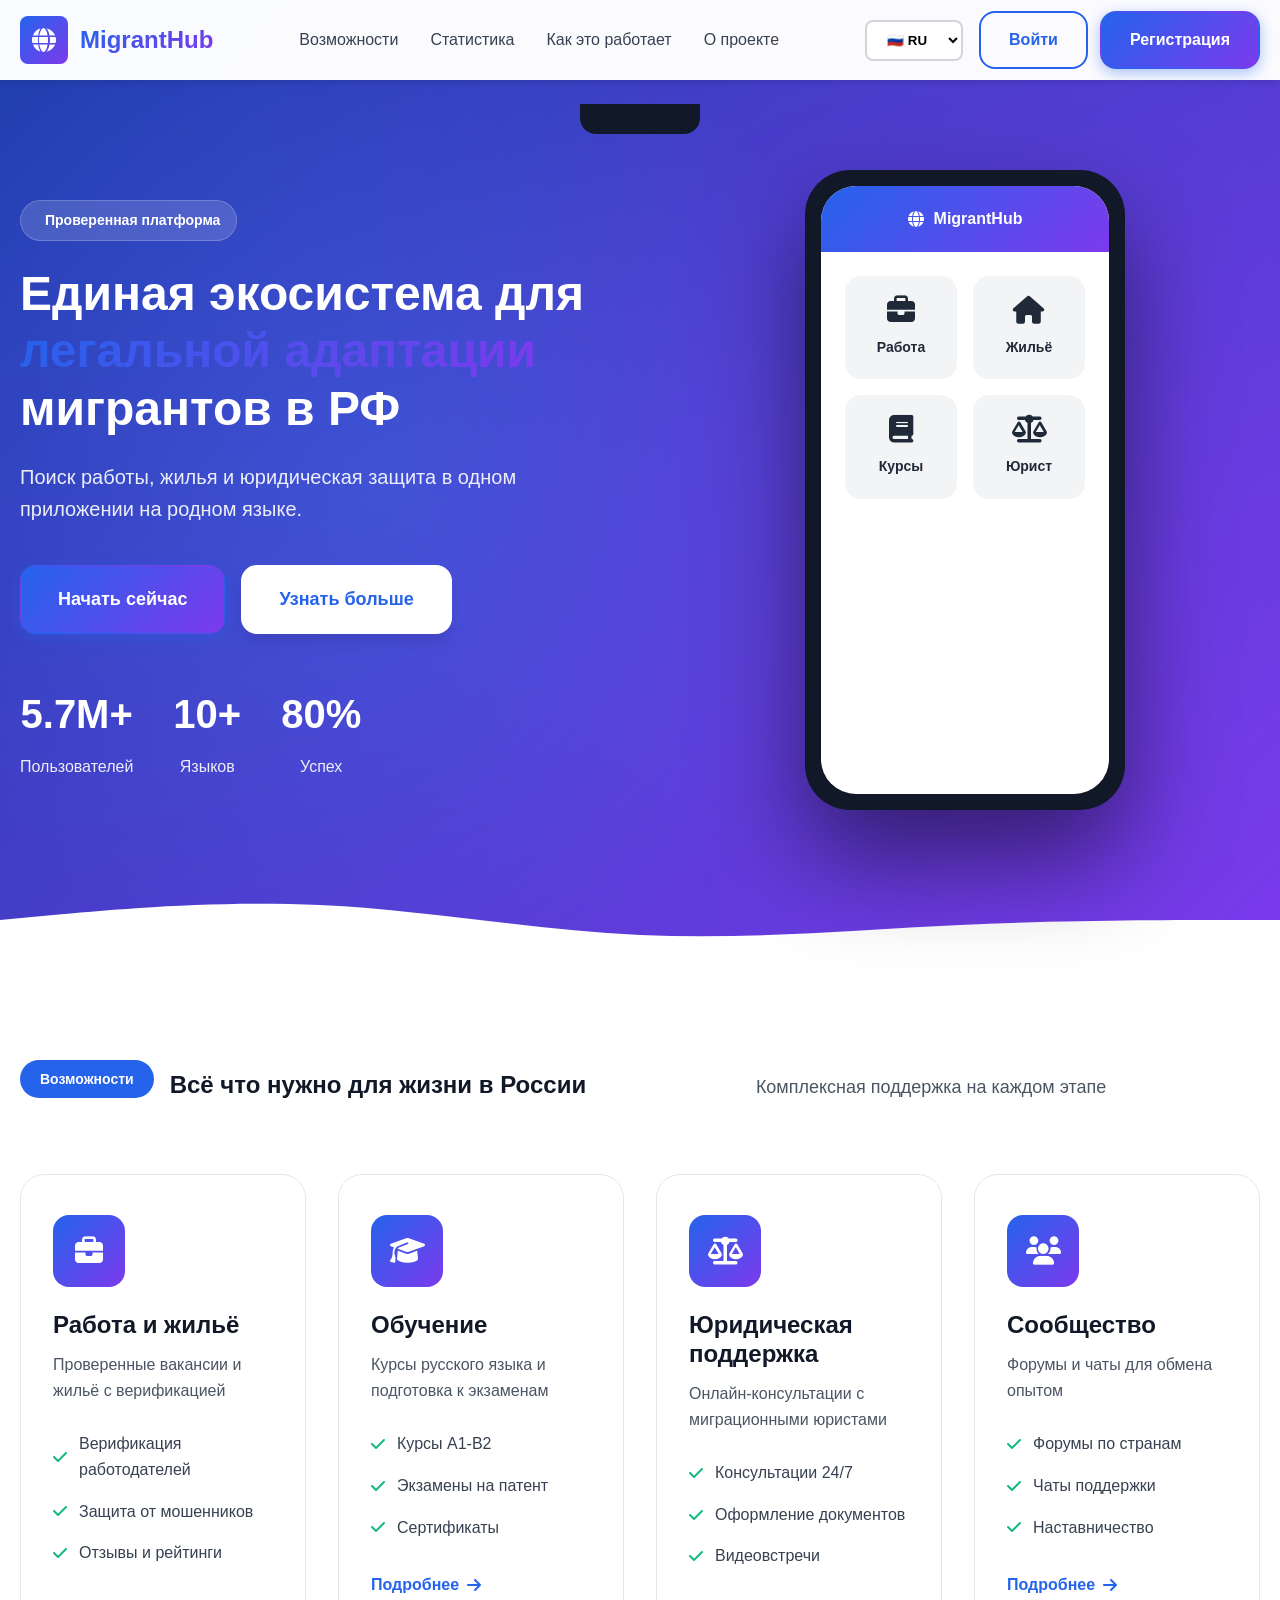
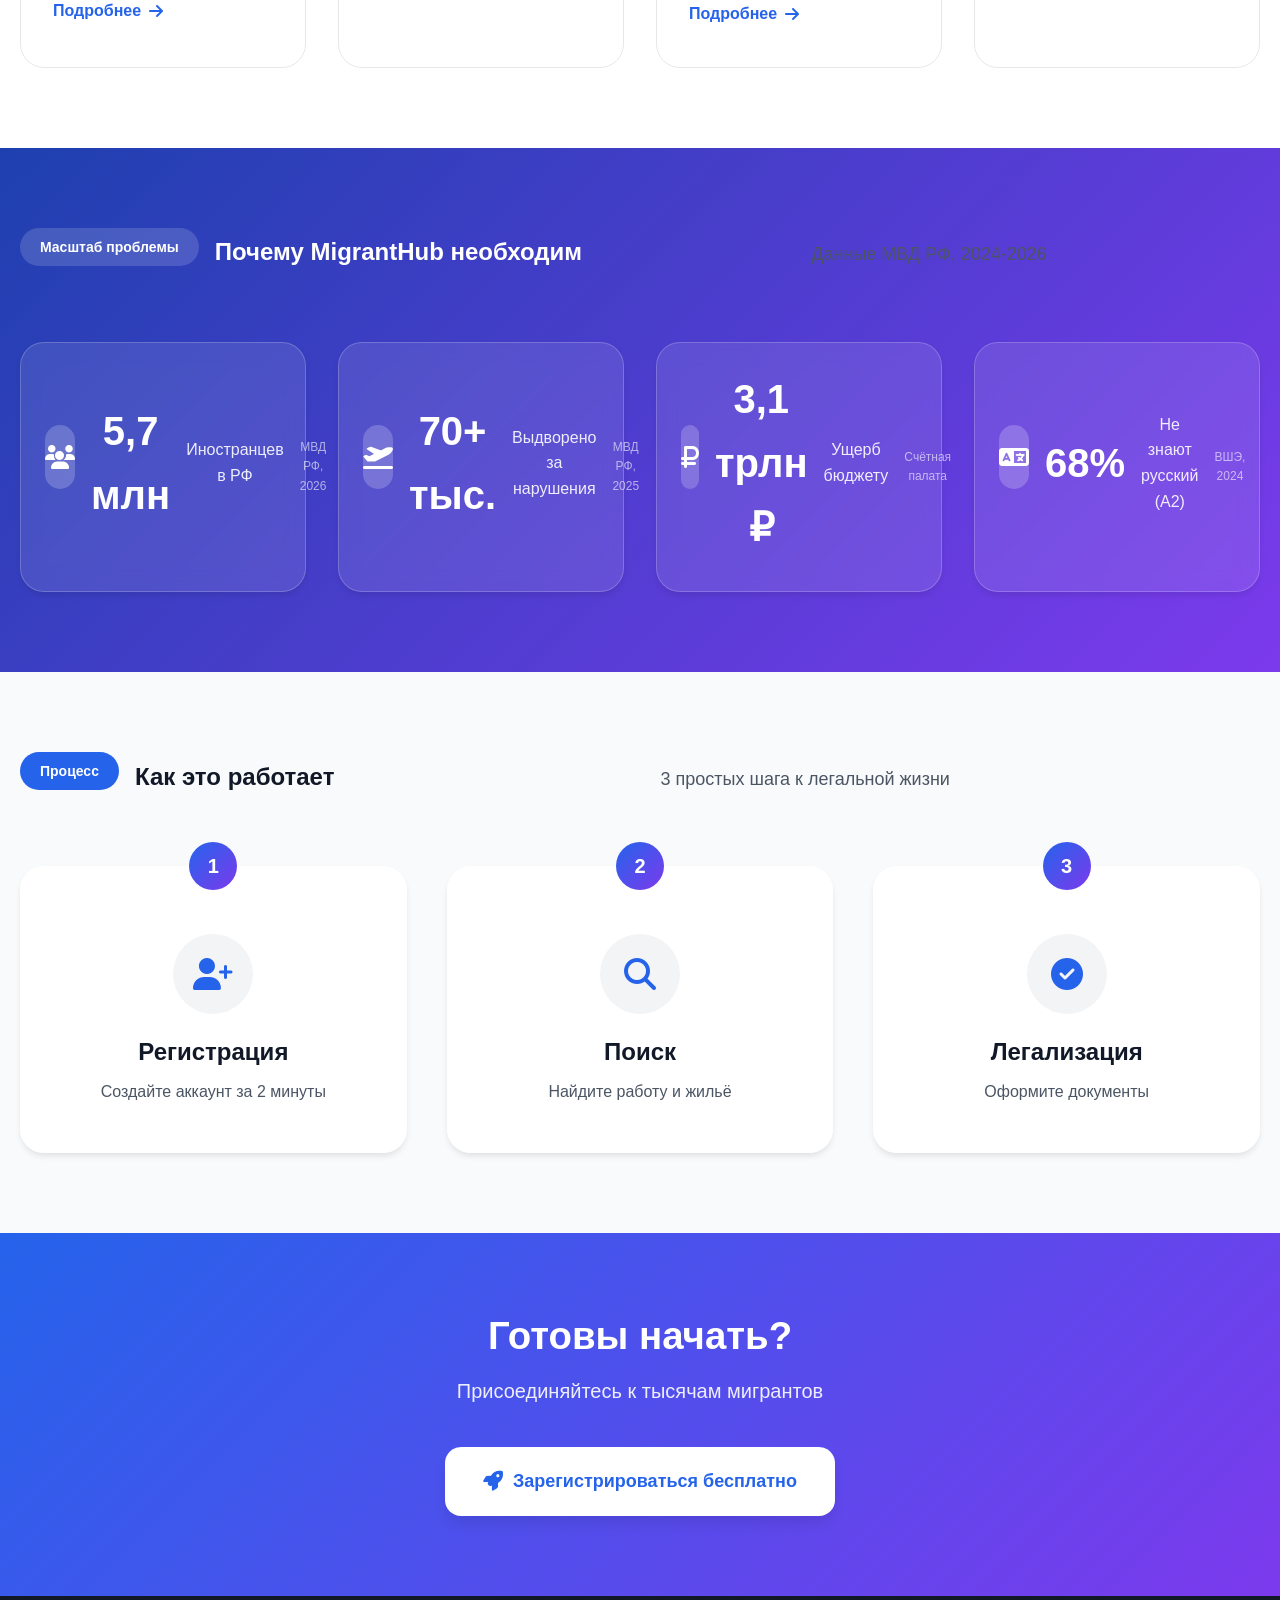
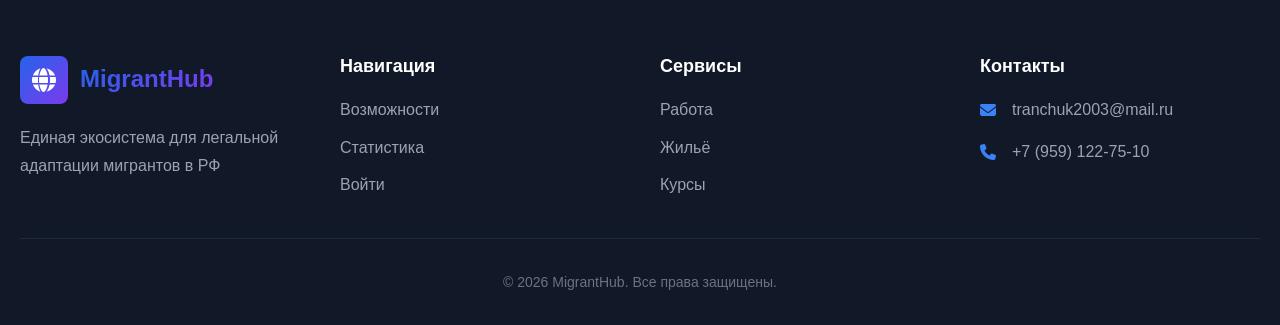
==== commit ac686441: "Update index.html" ====
--- a/index.html
+++ b/index.html
@@ -3,21 +3,26 @@
 <head>
     <meta charset="UTF-8">
     <meta name="viewport" content="width=device-width, initial-scale=1.0">
+    <meta name="description" content="MigrantHub — Единая экосистема для легальной адаптации мигрантов в РФ. Поиск работы, жилья и юридическая защита.">
+    <meta name="keywords" content="мигранты, работа, жильё, легализация, Россия, патент, документы">
     <title>MigrantHub — Единая экосистема для мигрантов в РФ</title>
+    
+    <!-- Favicon -->
+    <link rel="icon" type="image/png" href="assets/logo.png">
     
     <!-- Google Fonts -->
     <link rel="preconnect" href="https://fonts.googleapis.com">
     <link rel="preconnect" href="https://fonts.gstatic.com" crossorigin>
     <link href="https://fonts.googleapis.com/css2?family=PT+Sans+Caption:wght@400;700&family=Inter:wght@400;500;600;700&display=swap" rel="stylesheet">
     
-    <!-- Font Awesome -->
+    <!-- Font Awesome Icons -->
     <link rel="stylesheet" href="https://cdnjs.cloudflare.com/ajax/libs/font-awesome/6.4.0/css/all.min.css">
     
-    <!-- Styles -->
+    <!-- Main Stylesheet -->
     <link rel="stylesheet" href="css/styles.css">
 </head>
 <body>
-    <!-- Header -->
+    <!-- ==================== HEADER ==================== -->
     <header class="header" id="header">
         <div class="container header-container">
             <a href="index.html" class="logo">
@@ -28,33 +33,39 @@
             </a>
             
             <nav class="nav-menu" id="nav-menu">
-                <a href="#features" class="nav-link">Возможности</a>
-                <a href="#stats" class="nav-link">Статистика</a>
-                <a href="#how-it-works" class="nav-link">Как это работает</a>
+                <a href="#features" class="nav-link" data-translate="nav-features">Возможности</a>
+                <a href="#stats" class="nav-link" data-translate="nav-stats">Статистика</a>
+                <a href="#how-it-works" class="nav-link" data-translate="nav-how">Как это работает</a>
+                <a href="#about" class="nav-link" data-translate="nav-about">О проекте</a>
             </nav>
             
             <div class="header-actions">
                 <select class="language-selector" id="language-selector">
-                    <option value="ru"> RU</option>
-                    <option value="uz"> UZ</option>
-                    <option value="tg"> TG</option>
-                    <option value="en"> EN</option>
-                    <option value="kg"> KG</option>
+                    <option value="ru">🇷🇺 RU</option>
+                    <option value="uz">🇺🇿 UZ</option>
+                    <option value="tg">🇹🇯 TG</option>
+                    <option value="en">🇬🇧 EN</option>
+                    <option value="kg">🇰🇬 KG</option>
+                    <option value="az">🇦🇿 AZ</option>
+                    <option value="mn">🇲🇳 MN</option>
+                    <option value="zh">🇨🇳 ZH</option>
+                    <option value="ar">🇸🇦 AR</option>
+                    <option value="tr">🇹🇷 TR</option>
                 </select>
                 
                 <div class="auth-buttons">
-                    <a href="login.html" class="btn btn-outline">Войти</a>
-                    <a href="register.html" class="btn btn-primary">Регистрация</a>
-                </div>
-                
-                <button class="mobile-menu-toggle" id="mobile-menu-toggle">
+                    <a href="login.html" class="btn btn-outline" data-translate="btn-login">Войти</a>
+                    <a href="register.html" class="btn btn-primary" data-translate="btn-register">Регистрация</a>
+                </div>
+                
+                <button class="mobile-menu-toggle" id="mobile-menu-toggle" aria-label="Меню">
                     <i class="fas fa-bars"></i>
                 </button>
             </div>
         </div>
     </header>
 
-    <!-- Hero Section -->
+    <!-- ==================== HERO SECTION ==================== -->
     <section class="hero" id="hero">
         <div class="hero-background"></div>
         
@@ -62,23 +73,23 @@
             <div class="hero-content">
                 <div class="hero-badge">
                     <i class="fas fa-shield-check"></i>
-                    <span>Проверенная платформа</span>
-                </div>
-                
-                <h1 class="hero-title">
+                    <span data-translate="hero-badge">Проверенная платформа</span>
+                </div>
+                
+                <h1 class="hero-title" data-translate="hero-title">
                     Единая экосистема для <span class="highlight">легальной адаптации</span> мигрантов в РФ
                 </h1>
                 
-                <p class="hero-subtitle">
+                <p class="hero-subtitle" data-translate="hero-subtitle">
                     Поиск работы, жилья и юридическая защита в одном приложении на родном языке.
                 </p>
                 
                 <div class="hero-cta">
-                    <a href="register.html" class="btn btn-primary btn-lg">
+                    <a href="register.html" class="btn btn-primary btn-lg" data-translate="btn-start">
                         <i class="fas fa-rocket"></i>
                         Начать сейчас
                     </a>
-                    <a href="#features" class="btn btn-white btn-lg">
+                    <a href="#features" class="btn btn-white btn-lg" data-translate="btn-learn">
                         <i class="fas fa-play-circle"></i>
                         Узнать больше
                     </a>
@@ -87,15 +98,15 @@
                 <div class="hero-stats">
                     <div class="hero-stat-item">
                         <span class="stat-value">5.7M+</span>
-                        <span class="stat-label">Пользователей</span>
+                        <span class="stat-label" data-translate="stat-users">Пользователей</span>
                     </div>
                     <div class="hero-stat-item">
                         <span class="stat-value">10+</span>
-                        <span class="stat-label">Языков</span>
+                        <span class="stat-label" data-translate="stat-languages">Языков</span>
                     </div>
                     <div class="hero-stat-item">
                         <span class="stat-value">80%</span>
-                        <span class="stat-label">Успех</span>
+                        <span class="stat-label" data-translate="stat-success">Успех</span>
                     </div>
                 </div>
             </div>
@@ -138,13 +149,13 @@
         </div>
     </section>
 
-    <!-- Features Section -->
+    <!-- ==================== FEATURES SECTION ==================== -->
     <section class="features" id="features">
         <div class="container">
             <div class="section-header">
-                <span class="section-badge">Возможности</span>
-                <h2 class="section-title">Всё что нужно для жизни в России</h2>
-                <p class="section-subtitle">Комплексная поддержка на каждом этапе</p>
+                <span class="section-badge" data-translate="section-features">Возможности</span>
+                <h2 class="section-title" data-translate="section-features-title">Всё что нужно для жизни в России</h2>
+                <p class="section-subtitle" data-translate="section-features-subtitle">Комплексная поддержка на каждом этапе</p>
             </div>
             
             <div class="features-grid">
@@ -152,15 +163,15 @@
                     <div class="feature-icon-wrapper">
                         <i class="fas fa-briefcase"></i>
                     </div>
-                    <h3 class="feature-title">Работа и жильё</h3>
-                    <p class="feature-description">Проверенные вакансии и жильё с верификацией</p>
+                    <h3 class="feature-title" data-translate="feature-work-title">Работа и жильё</h3>
+                    <p class="feature-description" data-translate="feature-work-desc">Проверенные вакансии и жильё с верификацией</p>
                     <ul class="feature-list">
-                        <li><i class="fas fa-check"></i> Верификация работодателей</li>
-                        <li><i class="fas fa-check"></i> Защита от мошенников</li>
-                        <li><i class="fas fa-check"></i> Отзывы и рейтинги</li>
+                        <li><i class="fas fa-check"></i> <span data-translate="feature-work-1">Верификация работодателей</span></li>
+                        <li><i class="fas fa-check"></i> <span data-translate="feature-work-2">Защита от мошенников</span></li>
+                        <li><i class="fas fa-check"></i> <span data-translate="feature-work-3">Отзывы и рейтинги</span></li>
                     </ul>
                     <a href="jobs.html" class="feature-link">
-                        Подробнее <i class="fas fa-arrow-right"></i>
+                        <span data-translate="feature-more">Подробнее</span> <i class="fas fa-arrow-right"></i>
                     </a>
                 </div>
                 
@@ -168,15 +179,15 @@
                     <div class="feature-icon-wrapper">
                         <i class="fas fa-graduation-cap"></i>
                     </div>
-                    <h3 class="feature-title">Обучение</h3>
-                    <p class="feature-description">Курсы русского языка и подготовка к экзаменам</p>
+                    <h3 class="feature-title" data-translate="feature-learning-title">Обучение</h3>
+                    <p class="feature-description" data-translate="feature-learning-desc">Курсы русского языка и подготовка к экзаменам</p>
                     <ul class="feature-list">
-                        <li><i class="fas fa-check"></i> Курсы A1-B2</li>
-                        <li><i class="fas fa-check"></i> Экзамены на патент</li>
-                        <li><i class="fas fa-check"></i> Сертификаты</li>
+                        <li><i class="fas fa-check"></i> <span data-translate="feature-learning-1">Курсы A1-B2</span></li>
+                        <li><i class="fas fa-check"></i> <span data-translate="feature-learning-2">Экзамены на патент</span></li>
+                        <li><i class="fas fa-check"></i> <span data-translate="feature-learning-3">Сертификаты</span></li>
                     </ul>
                     <a href="courses.html" class="feature-link">
-                        Подробнее <i class="fas fa-arrow-right"></i>
+                        <span data-translate="feature-more">Подробнее</span> <i class="fas fa-arrow-right"></i>
                     </a>
                 </div>
                 
@@ -184,15 +195,15 @@
                     <div class="feature-icon-wrapper">
                         <i class="fas fa-balance-scale"></i>
                     </div>
-                    <h3 class="feature-title">Юридическая поддержка</h3>
-                    <p class="feature-description">Онлайн-консультации с миграционными юристами</p>
+                    <h3 class="feature-title" data-translate="feature-legal-title">Юридическая поддержка</h3>
+                    <p class="feature-description" data-translate="feature-legal-desc">Онлайн-консультации с миграционными юристами</p>
                     <ul class="feature-list">
-                        <li><i class="fas fa-check"></i> Консультации 24/7</li>
-                        <li><i class="fas fa-check"></i> Оформление документов</li>
-                        <li><i class="fas fa-check"></i> Видеовстречи</li>
+                        <li><i class="fas fa-check"></i> <span data-translate="feature-legal-1">Консультации 24/7</span></li>
+                        <li><i class="fas fa-check"></i> <span data-translate="feature-legal-2">Оформление документов</span></li>
+                        <li><i class="fas fa-check"></i> <span data-translate="feature-legal-3">Видеовстречи</span></li>
                     </ul>
                     <a href="legal.html" class="feature-link">
-                        Подробнее <i class="fas fa-arrow-right"></i>
+                        <span data-translate="feature-more">Подробнее</span> <i class="fas fa-arrow-right"></i>
                     </a>
                 </div>
                 
@@ -200,28 +211,28 @@
                     <div class="feature-icon-wrapper">
                         <i class="fas fa-users"></i>
                     </div>
-                    <h3 class="feature-title">Сообщество</h3>
-                    <p class="feature-description">Форумы и чаты для обмена опытом</p>
+                    <h3 class="feature-title" data-translate="feature-community-title">Сообщество</h3>
+                    <p class="feature-description" data-translate="feature-community-desc">Форумы и чаты для обмена опытом</p>
                     <ul class="feature-list">
-                        <li><i class="fas fa-check"></i> Форумы по странам</li>
-                        <li><i class="fas fa-check"></i> Чаты поддержки</li>
-                        <li><i class="fas fa-check"></i> Наставничество</li>
+                        <li><i class="fas fa-check"></i> <span data-translate="feature-community-1">Форумы по странам</span></li>
+                        <li><i class="fas fa-check"></i> <span data-translate="feature-community-2">Чаты поддержки</span></li>
+                        <li><i class="fas fa-check"></i> <span data-translate="feature-community-3">Наставничество</span></li>
                     </ul>
                     <a href="community.html" class="feature-link">
-                        Подробнее <i class="fas fa-arrow-right"></i>
-                    </a>
-                </div>
-            </div>
-        </div>
-    </section>
-
-    <!-- Stats Section -->
+                        <span data-translate="feature-more">Подробнее</span> <i class="fas fa-arrow-right"></i>
+                    </a>
+                </div>
+            </div>
+        </div>
+    </section>
+
+    <!-- ==================== STATS SECTION ==================== -->
     <section class="stats" id="stats">
         <div class="container">
             <div class="section-header">
-                <span class="section-badge section-badge-light">Масштаб проблемы</span>
-                <h2 class="section-title section-title-light">Почему MigrantHub необходим</h2>
-                <p class="section-subtitle section-subtitle-light">Данные МВД РФ, 2024-2026</p>
+                <span class="section-badge section-badge-light" data-translate="section-stats">Масштаб проблемы</span>
+                <h2 class="section-title section-title-light" data-translate="section-stats-title">Почему MigrantHub необходим</h2>
+                <p class="section-subtitle section-subtitle-light" data-translate="section-stats-subtitle">Данные МВД РФ, 2024-2026</p>
             </div>
             
             <div class="stats-grid">
@@ -230,7 +241,7 @@
                         <i class="fas fa-users"></i>
                     </div>
                     <div class="stat-value">5,7 млн</div>
-                    <div class="stat-label">Иностранцев в РФ</div>
+                    <div class="stat-label" data-translate="stat-migrants">Иностранцев в РФ</div>
                     <div class="stat-source">МВД РФ, 2026</div>
                 </div>
                 
@@ -239,7 +250,7 @@
                         <i class="fas fa-plane-departure"></i>
                     </div>
                     <div class="stat-value">70+ тыс.</div>
-                    <div class="stat-label">Выдворено за нарушения</div>
+                    <div class="stat-label" data-translate="stat-deported">Выдворено за нарушения</div>
                     <div class="stat-source">МВД РФ, 2025</div>
                 </div>
                 
@@ -248,7 +259,7 @@
                         <i class="fas fa-ruble-sign"></i>
                     </div>
                     <div class="stat-value">3,1 трлн ₽</div>
-                    <div class="stat-label">Ущерб бюджету</div>
+                    <div class="stat-label" data-translate="stat-damage">Ущерб бюджету</div>
                     <div class="stat-source">Счётная палата</div>
                 </div>
                 
@@ -257,20 +268,20 @@
                         <i class="fas fa-language"></i>
                     </div>
                     <div class="stat-value">68%</div>
-                    <div class="stat-label">Не знают русский (A2)</div>
+                    <div class="stat-label" data-translate="stat-language">Не знают русский (A2)</div>
                     <div class="stat-source">ВШЭ, 2024</div>
                 </div>
             </div>
         </div>
     </section>
 
-    <!-- How It Works -->
+    <!-- ==================== HOW IT WORKS ==================== -->
     <section class="how-it-works" id="how-it-works">
         <div class="container">
             <div class="section-header">
-                <span class="section-badge">Процесс</span>
-                <h2 class="section-title">Как это работает</h2>
-                <p class="section-subtitle">3 простых шага к легальной жизни</p>
+                <span class="section-badge" data-translate="section-how">Процесс</span>
+                <h2 class="section-title" data-translate="section-how-title">Как это работает</h2>
+                <p class="section-subtitle" data-translate="section-how-subtitle">3 простых шага к легальной жизни</p>
             </div>
             
             <div class="steps-grid">
@@ -279,8 +290,8 @@
                     <div class="step-icon-wrapper">
                         <i class="fas fa-user-plus"></i>
                     </div>
-                    <h3 class="step-title">Регистрация</h3>
-                    <p class="step-description">Создайте аккаунт за 2 минуты</p>
+                    <h3 class="step-title" data-translate="step-1-title">Регистрация</h3>
+                    <p class="step-description" data-translate="step-1-desc">Создайте аккаунт за 2 минуты</p>
                 </div>
                 
                 <div class="step-card">
@@ -288,8 +299,8 @@
                     <div class="step-icon-wrapper">
                         <i class="fas fa-search"></i>
                     </div>
-                    <h3 class="step-title">Поиск</h3>
-                    <p class="step-description">Найдите работу и жильё</p>
+                    <h3 class="step-title" data-translate="step-2-title">Поиск</h3>
+                    <p class="step-description" data-translate="step-2-desc">Найдите работу и жильё</p>
                 </div>
                 
                 <div class="step-card">
@@ -297,21 +308,21 @@
                     <div class="step-icon-wrapper">
                         <i class="fas fa-check-circle"></i>
                     </div>
-                    <h3 class="step-title">Легализация</h3>
-                    <p class="step-description">Оформите документы</p>
-                </div>
-            </div>
-        </div>
-    </section>
-
-    <!-- CTA Section -->
+                    <h3 class="step-title" data-translate="step-3-title">Легализация</h3>
+                    <p class="step-description" data-translate="step-3-desc">Оформите документы</p>
+                </div>
+            </div>
+        </div>
+    </section>
+
+    <!-- ==================== CTA SECTION ==================== -->
     <section class="cta" id="about">
         <div class="container">
             <div class="cta-content">
-                <h2 class="cta-title">Готовы начать?</h2>
-                <p class="cta-subtitle">Присоединяйтесь к тысячам мигрантов</p>
+                <h2 class="cta-title" data-translate="cta-title">Готовы начать?</h2>
+                <p class="cta-subtitle" data-translate="cta-subtitle">Присоединяйтесь к тысячам мигрантов</p>
                 <div class="cta-buttons">
-                    <a href="register.html" class="btn btn-white btn-lg">
+                    <a href="register.html" class="btn btn-white btn-lg" data-translate="cta-button">
                         <i class="fas fa-rocket"></i>
                         Зарегистрироваться бесплатно
                     </a>
@@ -320,7 +331,7 @@
         </div>
     </section>
 
-    <!-- Footer -->
+    <!-- ==================== FOOTER ==================== -->
     <footer class="footer">
         <div class="container">
             <div class="footer-grid">
@@ -375,8 +386,8 @@
         </div>
     </footer>
 
-    <!-- Scripts -->
+    <!-- ==================== JAVASCRIPT ==================== -->
     <script src="js/app.js"></script>
+    <script src="js/auth.js"></script>
 </body>
-
 </html>
--- a/css/styles.css
+++ b/css/styles.css
@@ -5490,3 +5490,29 @@
         padding: 20px 16px;
     }
 }
+
+/* Исправление перекрытия текста */
+.feature-card,
+.stat-card,
+.step-card,
+.service-card,
+.topic-card,
+.news-card,
+.housing-card,
+.job-card,
+.plan-card,
+.mentor-card,
+.document-card,
+.session-item,
+.toggle-setting,
+.danger-item {
+    background: rgba(255, 255, 255, 0.95) !important;
+    position: relative;
+    z-index: 1;
+}
+
+/* Убираем белые фоны у карточек в stats секции */
+.stats .stat-card {
+    background: rgba(255, 255, 255, 0.1) !important;
+    backdrop-filter: blur(10px);
+}
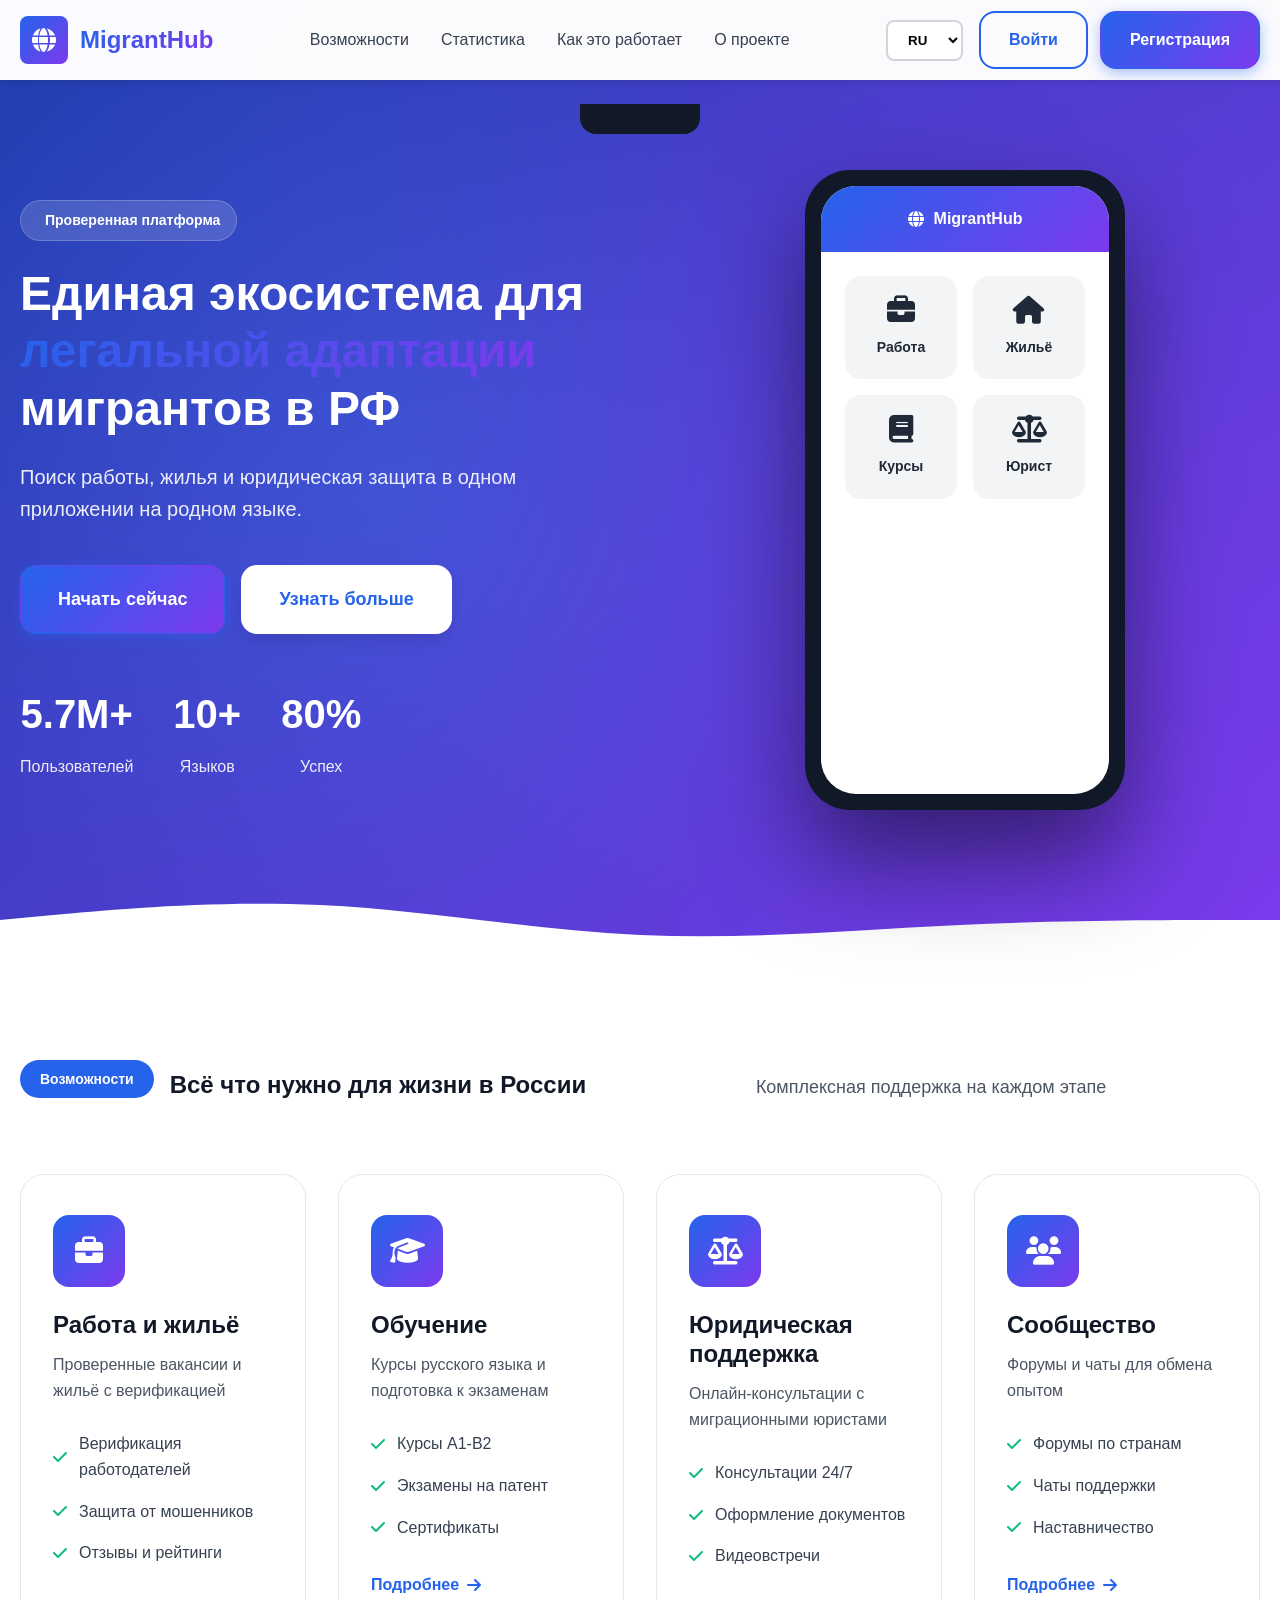
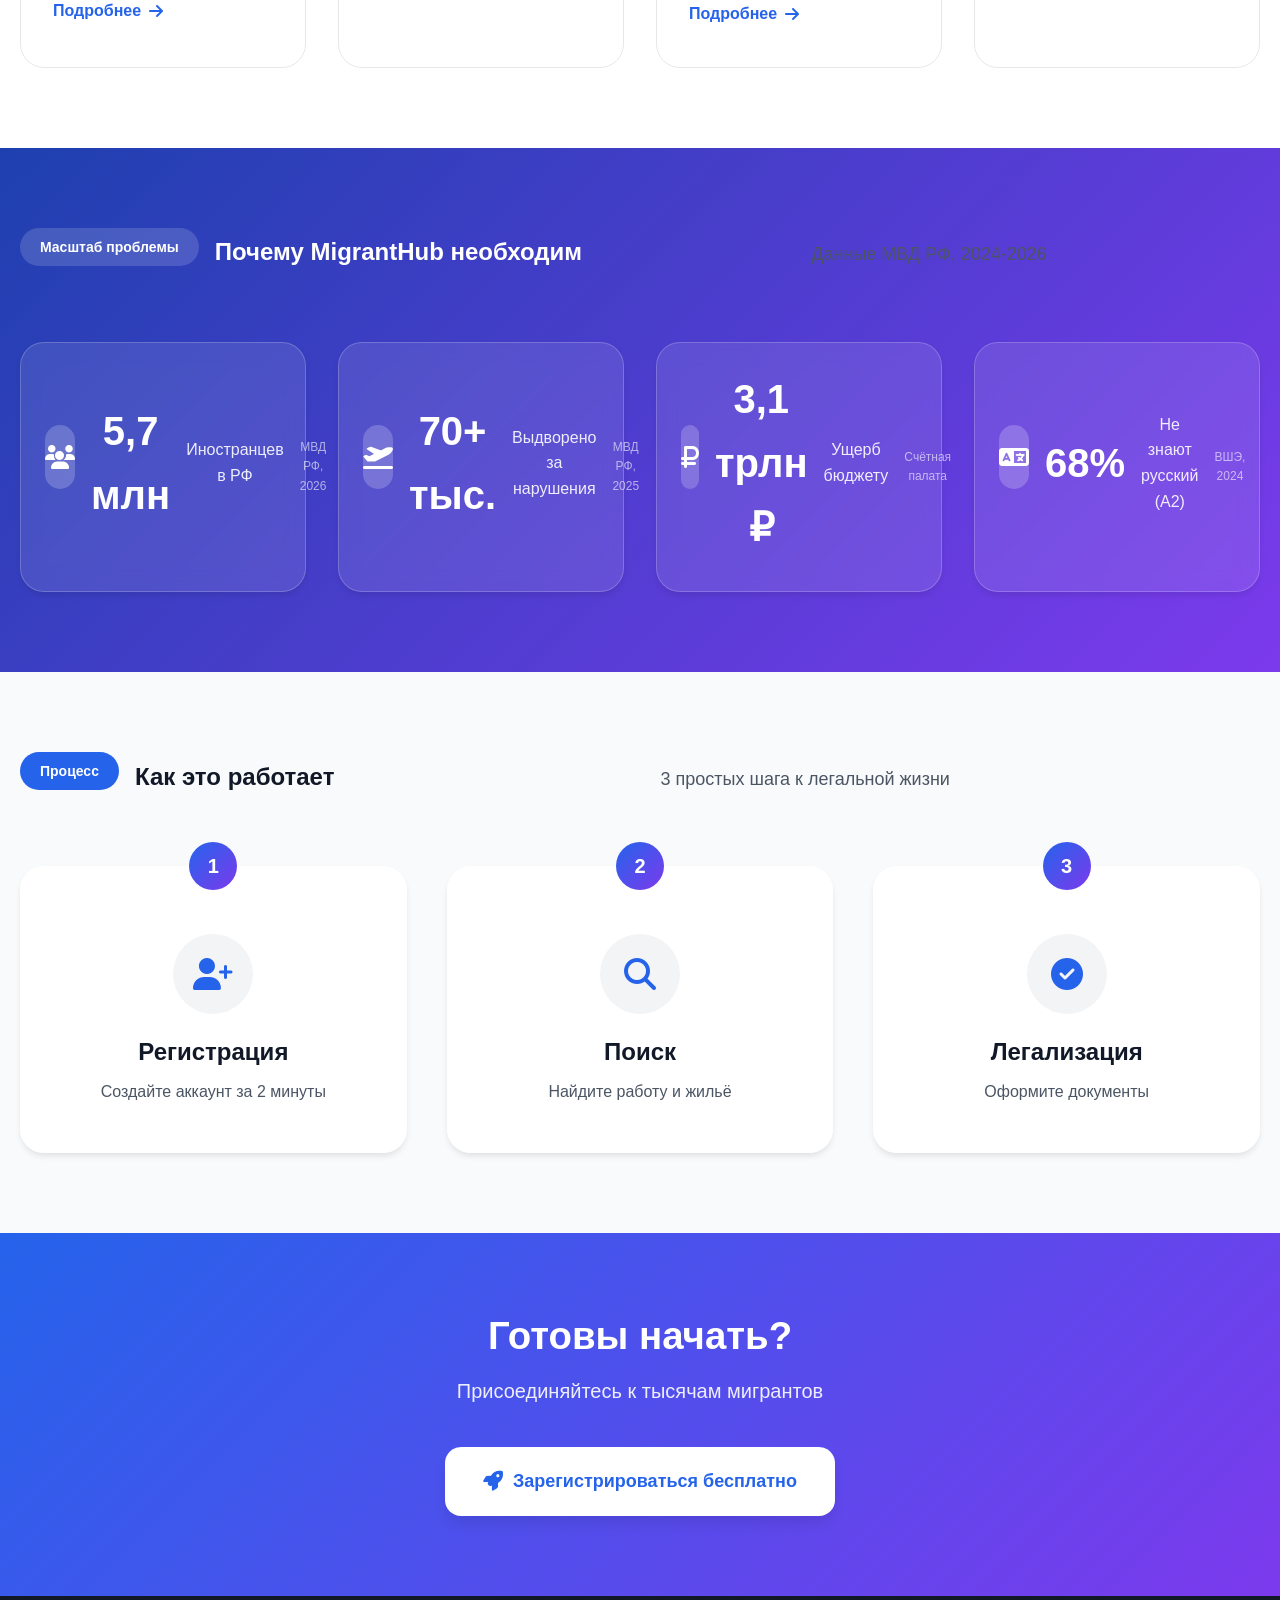
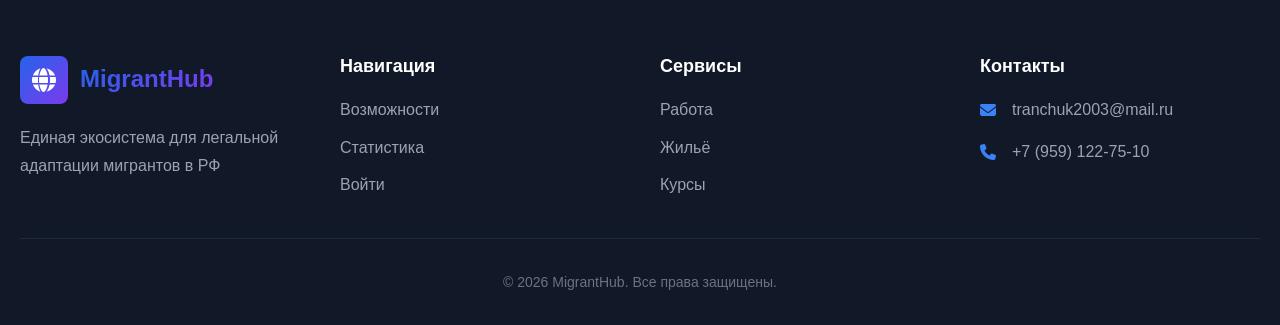
==== commit 066e53ee: "Update index.html" ====
--- a/index.html
+++ b/index.html
@@ -41,16 +41,16 @@
             
             <div class="header-actions">
                 <select class="language-selector" id="language-selector">
-                    <option value="ru">🇷🇺 RU</option>
-                    <option value="uz">🇺🇿 UZ</option>
-                    <option value="tg">🇹🇯 TG</option>
-                    <option value="en">🇬🇧 EN</option>
-                    <option value="kg">🇰🇬 KG</option>
-                    <option value="az">🇦🇿 AZ</option>
-                    <option value="mn">🇲🇳 MN</option>
-                    <option value="zh">🇨🇳 ZH</option>
-                    <option value="ar">🇸🇦 AR</option>
-                    <option value="tr">🇹🇷 TR</option>
+                    <option value="ru"> RU</option>
+                    <option value="uz"> UZ</option>
+                    <option value="tg"> TG</option>
+                    <option value="en"> EN</option>
+                    <option value="kg"> KG</option>
+                    <option value="az"> AZ</option>
+                    <option value="mn"> MN</option>
+                    <option value="zh"> ZH</option>
+                    <option value="ar"> AR</option>
+                    <option value="tr"> TR</option>
                 </select>
                 
                 <div class="auth-buttons">
@@ -391,3 +391,4 @@
     <script src="js/auth.js"></script>
 </body>
 </html>
+
